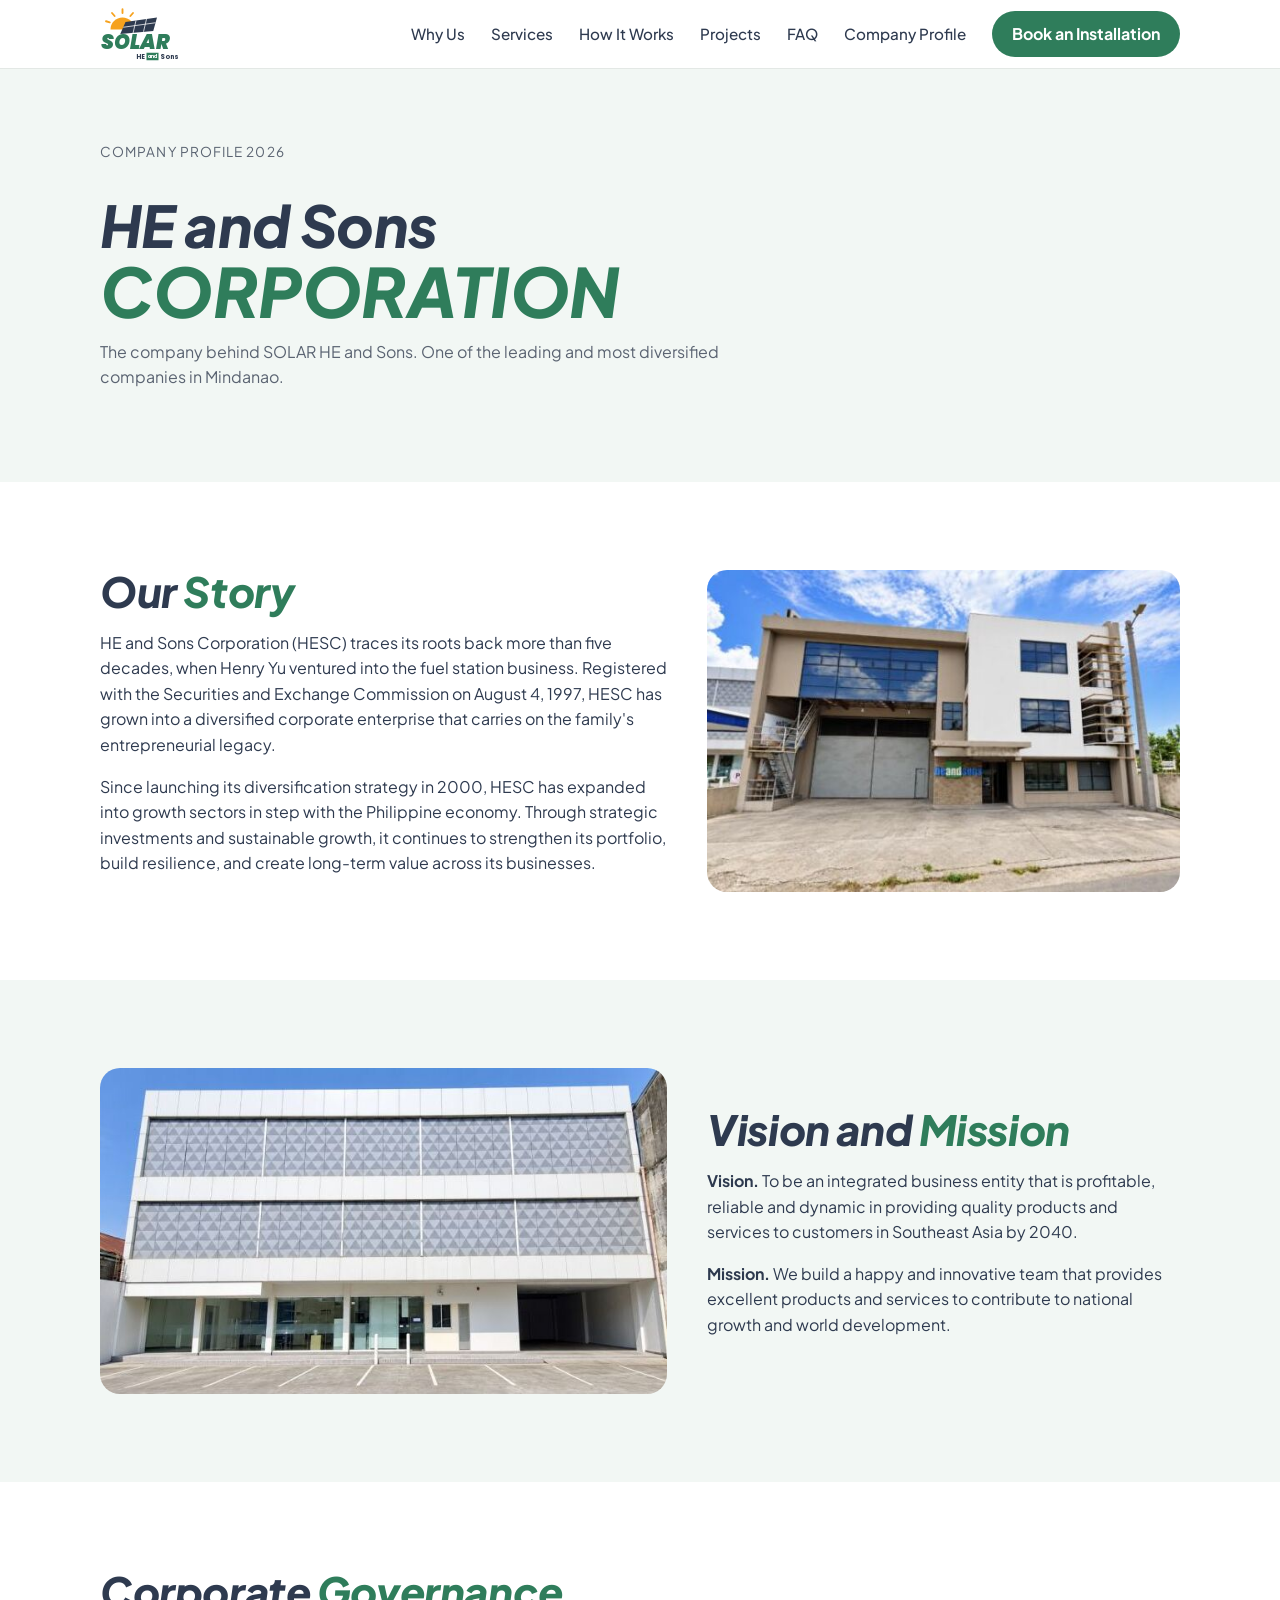
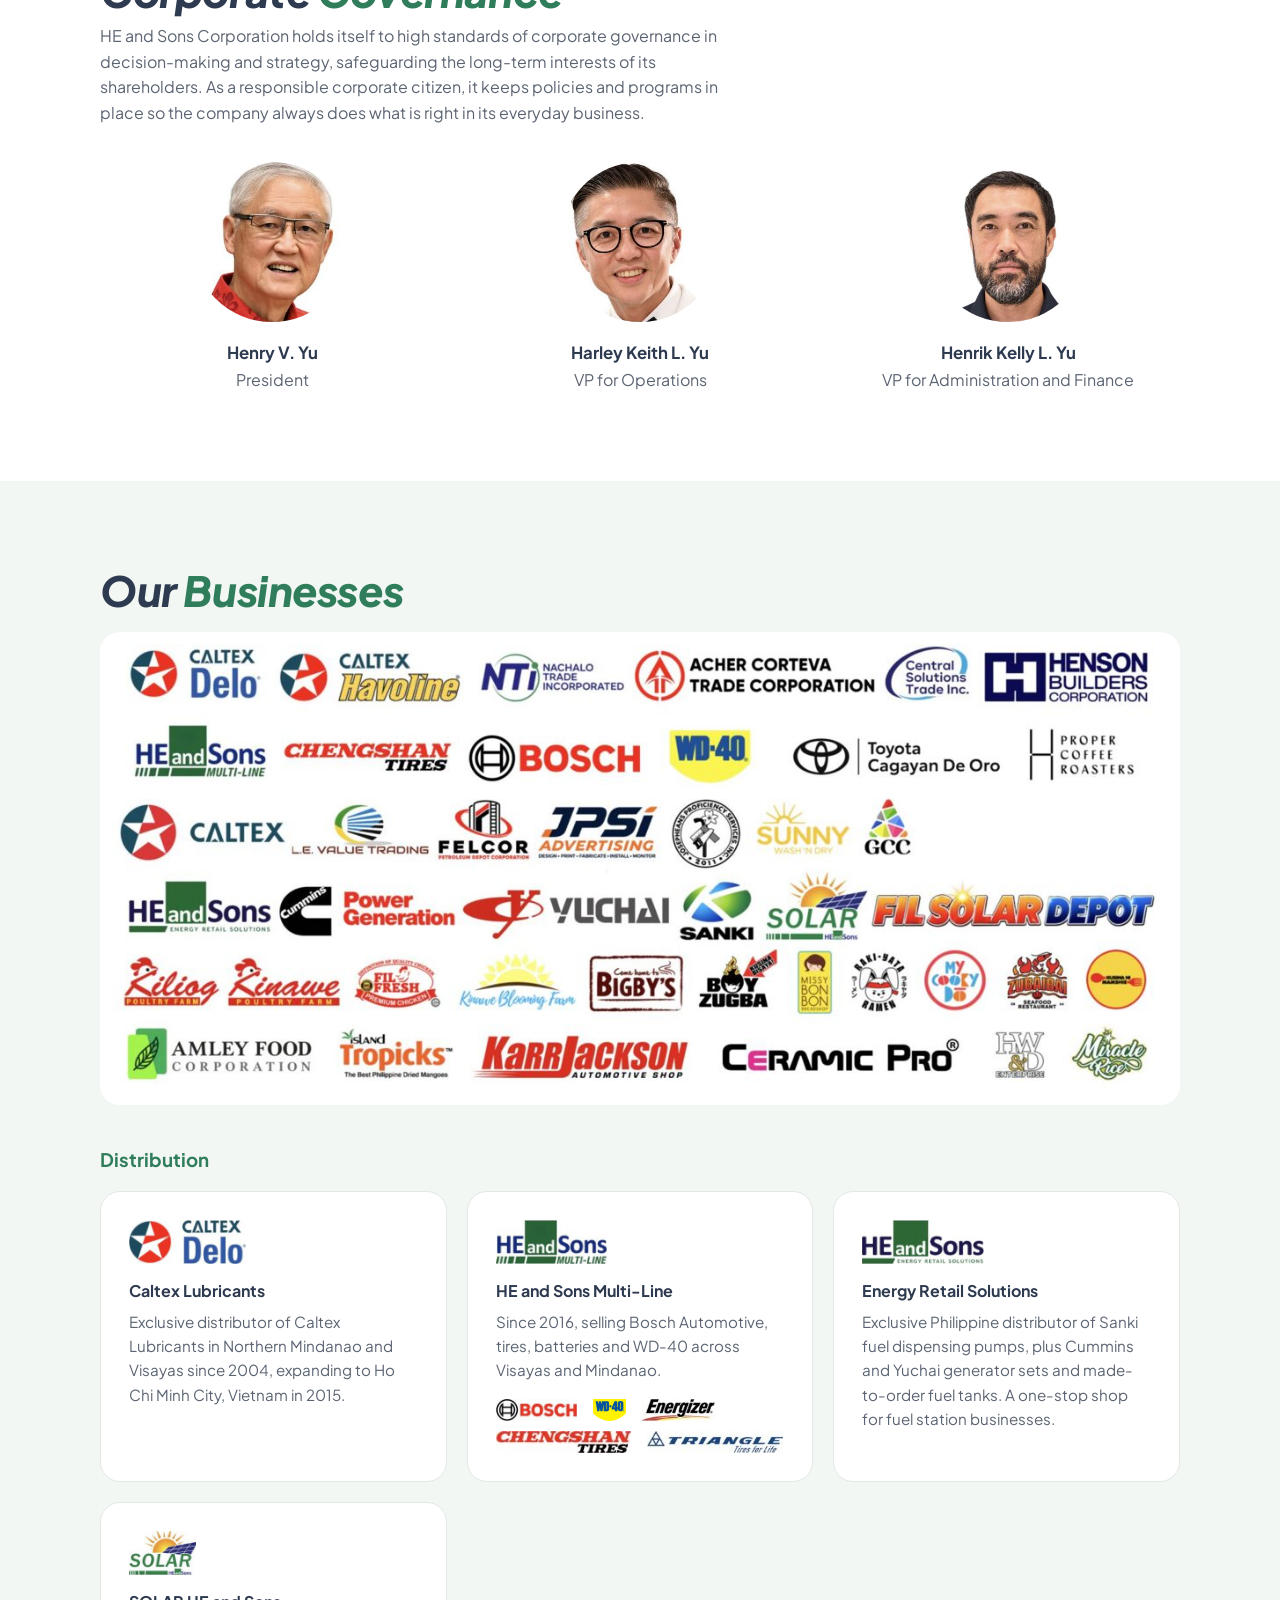
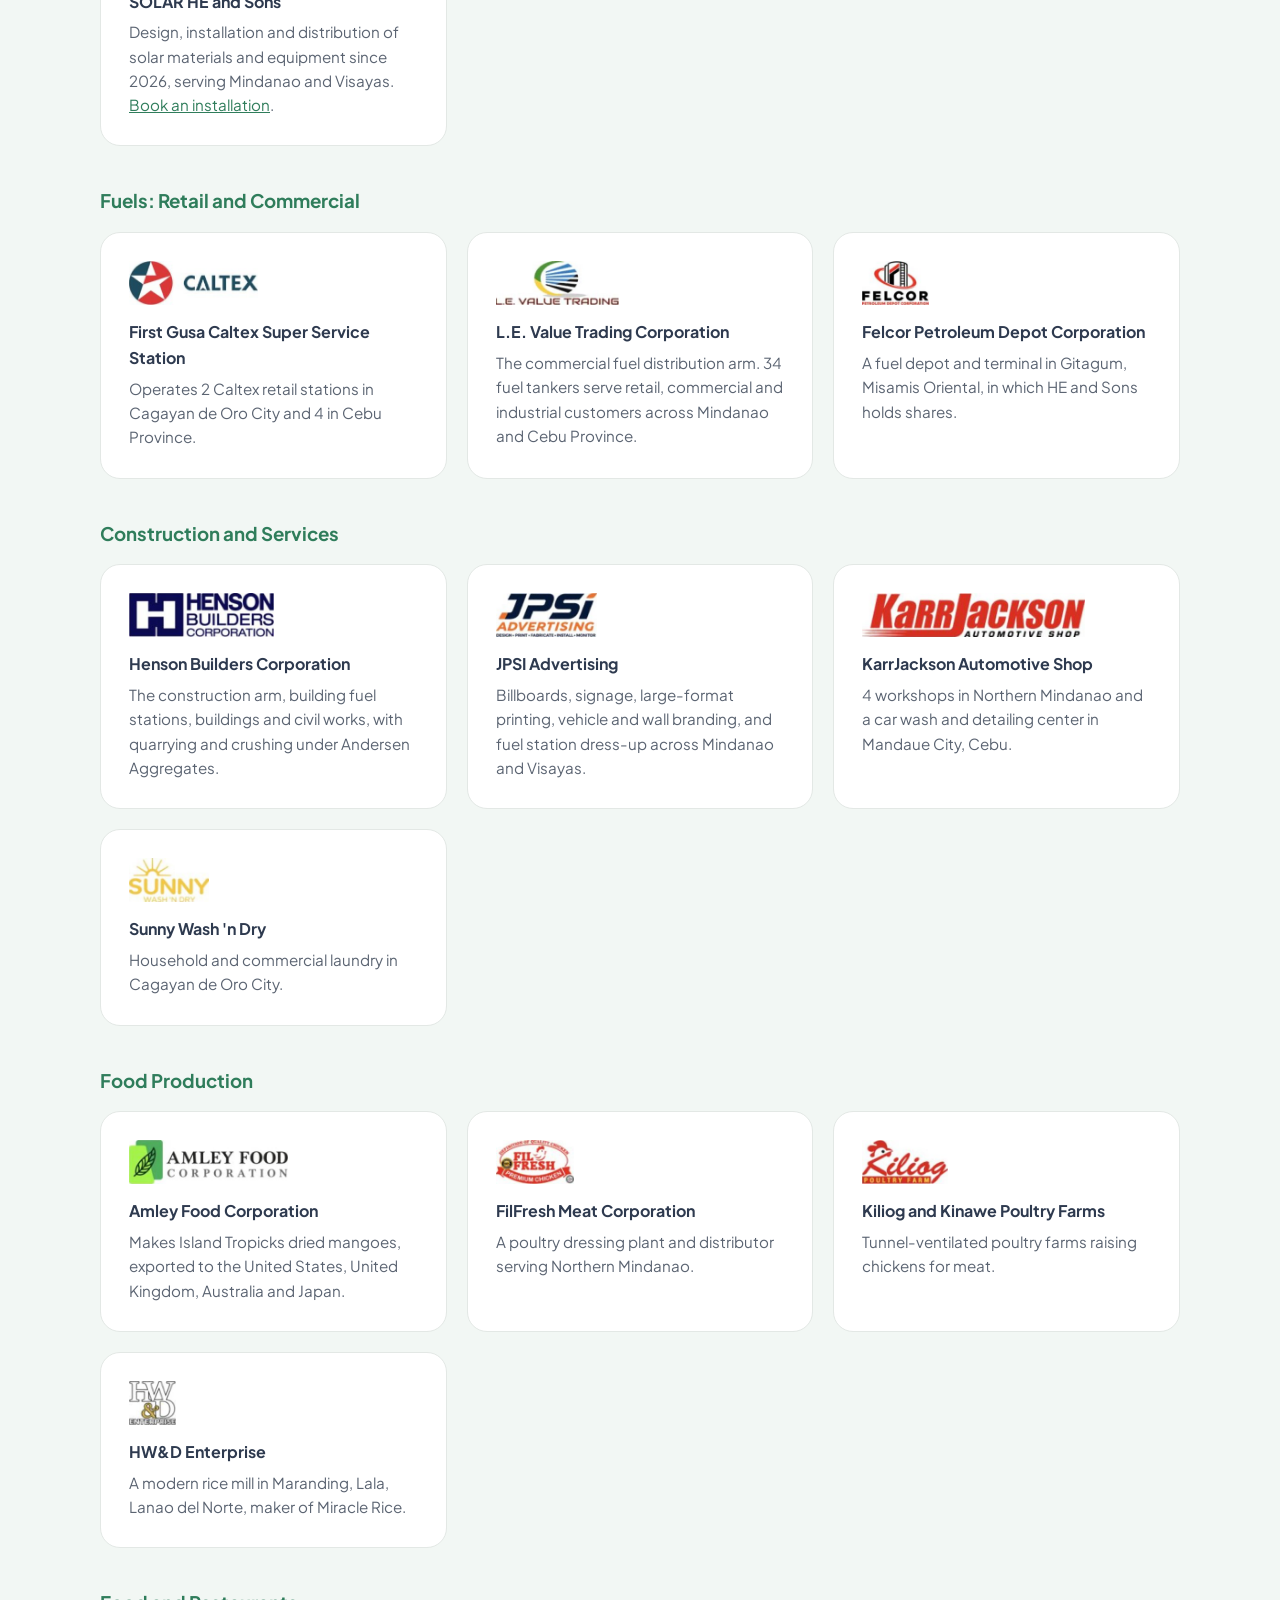
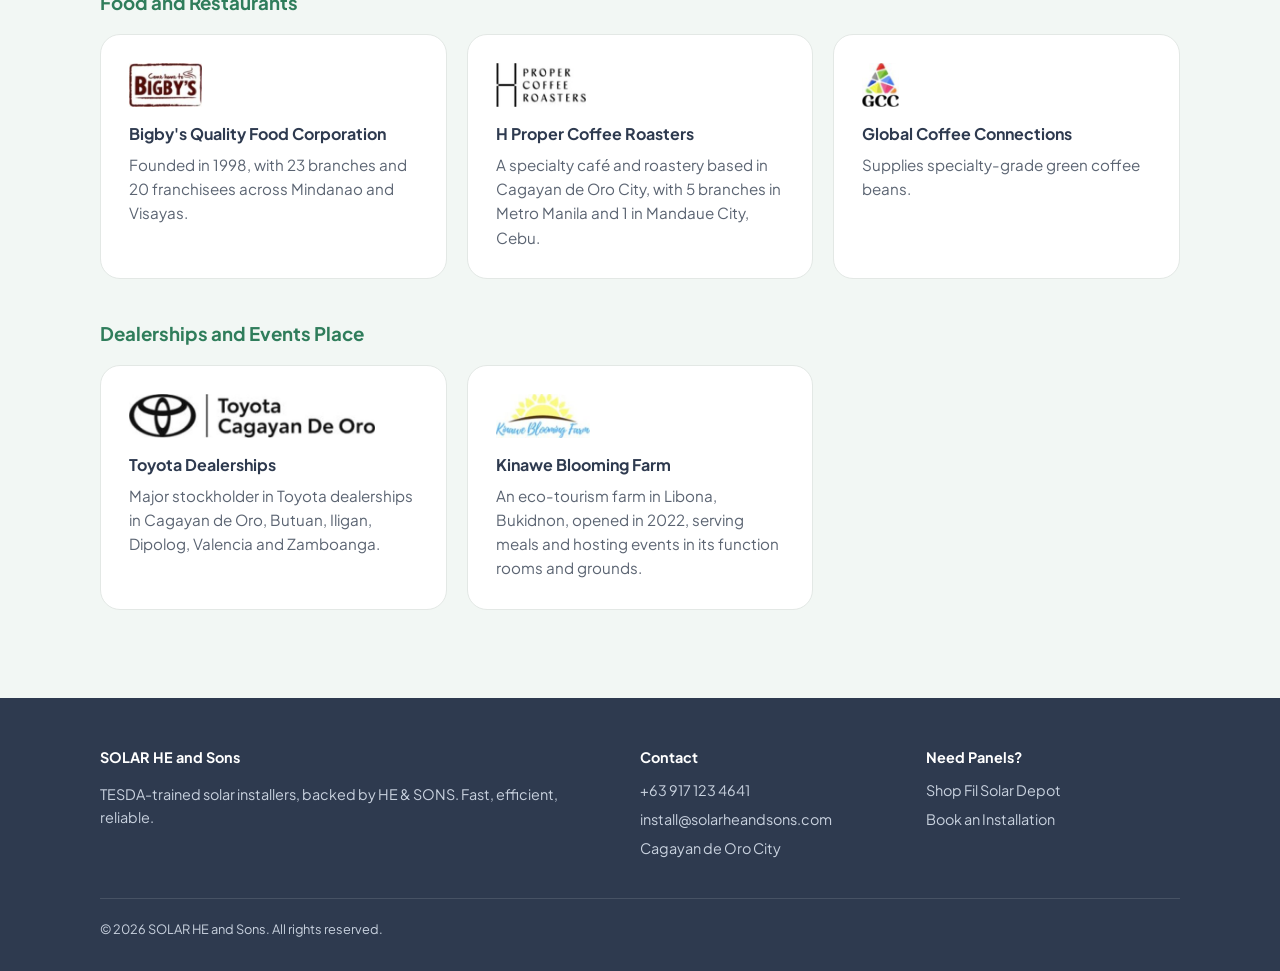
==== company-profile.html @ 079e5a65 "Point Fil Solar Depot links to alfiesuperhalk.github.io" ====
<!DOCTYPE html>
<html lang="en">
<head>
<meta charset="utf-8">
<meta name="viewport" content="width=device-width, initial-scale=1">
<title>Company Profile | SOLAR HE and Sons</title>
<meta name="description" content="HE and Sons Corporation, the Mindanao company behind SOLAR HE and Sons: over five decades in fuel, distribution, construction, food, dealerships, and now solar.">
<meta name="theme-color" content="#2F7D5B">
<link rel="canonical" href="https://alfiesuperhalk.github.io/solarpowerinstall/company-profile.html">
<link rel="icon" href="images/favicon.svg" type="image/svg+xml">
<link rel="apple-touch-icon" href="images/apple-touch-icon.png">
<!-- Website by totoantonio.cloud -->
<link rel="preconnect" href="https://fonts.googleapis.com">
<link rel="preconnect" href="https://fonts.gstatic.com" crossorigin>
<link href="https://fonts.googleapis.com/css2?family=Plus+Jakarta+Sans:ital,wght@0,400;0,500;0,600;0,700;0,800;1,800&family=Poppins:ital,wght@0,700;1,900&display=swap" rel="stylesheet">
<link rel="stylesheet" href="styles.css">
</head>
<body>

<header>
  <div class="wrap">
    <a href="index.html" aria-label="SOLAR HE and Sons home">
      <svg class="logo" viewBox="0 0 112 72" role="img" aria-label="SOLAR HE and Sons logo">
        <g stroke="#F6A21E" stroke-width="2.5" stroke-linecap="round"><path d="M30 3v5M16 8l3.5 4M44 8l-3.5 4M8 19l5 1.5"/></g>
        <path d="M14 30a16 16 0 0 1 32 0z" fill="#F6A21E"/>
        <path d="M34 20l42-6-5 18-44 4z" fill="#2E3A4F"/>
        <path d="M48 18l-4 17M62 16l-4 17M31 27l43-6" stroke="#fff" stroke-width="1"/>
        <text x="1" y="56" font-family="Poppins" font-style="italic" font-weight="900" font-size="27" fill="#2F7D5B">SOLAR</text>
        <text x="48" y="69" font-family="Poppins" font-weight="700" font-size="8.5" fill="#2E3A4F">HE</text>
        <rect x="62" y="61" width="16" height="10" fill="#2F7D5B"/><text x="70" y="68.6" text-anchor="middle" font-family="Poppins" font-weight="700" font-size="7" fill="#fff">and</text>
        <text x="80" y="69" font-family="Poppins" font-weight="700" font-size="8.5" fill="#2E3A4F">Sons</text>
      </svg>
    </a>
    <nav>
      <div id="menu">
        <a href="index.html#why">Why Us</a>
        <a href="index.html#services">Services</a>
        <a href="index.html#how">How It Works</a>
        <a href="index.html#projects">Projects</a>
        <a href="index.html#faq">FAQ</a>
        <a href="company-profile.html" aria-current="page">Company Profile</a>
      </div>
      <a class="btn" href="index.html#book">Book an Installation</a>
      <button class="burger" id="burger" type="button" aria-label="Menu" aria-controls="menu" aria-expanded="false"><svg viewBox="0 0 24 24" width="26" height="26" fill="none" stroke="currentColor" stroke-width="2" stroke-linecap="round" aria-hidden="true"><path d="M4 6h16M4 12h16M4 18h16"/></svg></button>
    </nav>
  </div>
</header>

<main>
<section class="intro">
  <div class="wrap">
    <p class="eyebrow" style="text-align:left">Company Profile 2026</p>
    <h1>HE and Sons <em>Corporation</em></h1>
    <p class="lead">The company behind SOLAR HE and Sons. One of the leading and most diversified companies in Mindanao.</p>
  </div>
</section>

<section>
  <div class="wrap split">
    <div>
      <h2>Our <em>Story</em></h2>
      <p>HE and Sons Corporation (HESC) traces its roots back more than five decades, when Henry Yu ventured into the fuel station business. Registered with the Securities and Exchange Commission on August 4, 1997, HESC has grown into a diversified corporate enterprise that carries on the family's entrepreneurial legacy.</p>
      <p>Since launching its diversification strategy in 2000, HESC has expanded into growth sectors in step with the Philippine economy. Through strategic investments and sustainable growth, it continues to strengthen its portfolio, build resilience, and create long-term value across its businesses.</p>
    </div>
    <img src="images/hesc-office.jpg" alt="HE and Sons Corporation office building" width="516" height="352">
  </div>
</section>

<section style="background:var(--tint)">
  <div class="wrap split">
    <img src="images/hesc-building.jpg" alt="HE and Sons Corporation three-storey commercial building" width="680" height="390" loading="lazy">
    <div>
      <h2>Vision and <em>Mission</em></h2>
      <p><strong>Vision.</strong> To be an integrated business entity that is profitable, reliable and dynamic in providing quality products and services to customers in Southeast Asia by 2040.</p>
      <p><strong>Mission.</strong> We build a happy and innovative team that provides excellent products and services to contribute to national growth and world development.</p>
    </div>
  </div>
</section>

<section>
  <div class="wrap">
    <h2>Corporate <em>Governance</em></h2>
    <p class="lead">HE and Sons Corporation holds itself to high standards of corporate governance in decision-making and strategy, safeguarding the long-term interests of its shareholders. As a responsible corporate citizen, it keeps policies and programs in place so the company always does what is right in its everyday business.</p>
    <div class="people">
      <div><img src="images/henry-yu.jpg" alt="Henry V. Yu" width="160" height="160" loading="lazy"><h3>Henry V. Yu</h3><p>President</p></div>
      <div><img src="images/harley-yu.jpg" alt="Harley Keith L. Yu" width="160" height="160" loading="lazy"><h3>Harley Keith L. Yu</h3><p>VP for Operations</p></div>
      <div><img src="images/henrik-yu.jpg" alt="Henrik Kelly L. Yu" width="160" height="160" loading="lazy"><h3>Henrik Kelly L. Yu</h3><p>VP for Administration and Finance</p></div>
    </div>
  </div>
</section>

<section class="biz" style="background:var(--tint)">
  <div class="wrap">
    <h2>Our <em>Businesses</em></h2>
    <img class="wide" src="images/brands.jpg" alt="Logos of HE and Sons Corporation brands and partners, including Caltex, Toyota Cagayan de Oro, Bosch, Henson Builders, Fil Solar Depot, SOLAR HE and Sons, Bigby's and Island Tropicks" width="1200" height="510" loading="lazy" style="background:#fff;padding:12px;margin-top:20px">

    <h3>Distribution</h3>
    <div class="grid">
      <div class="card"><img src="images/logos/caltex-delo.jpg" alt="" height="44" loading="lazy"><h4>Caltex Lubricants</h4><p>Exclusive distributor of Caltex Lubricants in Northern Mindanao and Visayas since 2004, expanding to Ho Chi Minh City, Vietnam in 2015.</p></div>
      <div class="card"><img src="images/logos/multiline.jpg" alt="" height="44" loading="lazy"><h4>HE and Sons Multi-Line</h4><p>Since 2016, selling Bosch Automotive, tires, batteries and WD-40 across Visayas and Mindanao.</p><div class="brandrow"><img src="images/logos/bosch.jpg" alt="Bosch" height="22" loading="lazy"><img src="images/logos/wd40.svg" alt="WD-40" height="22" loading="lazy"><img src="images/logos/energizer.jpg" alt="Energizer" height="22" loading="lazy"></div><div class="brandrow"><img src="images/logos/chengshan.jpg" alt="Chengshan Tires" height="22" loading="lazy"><img src="images/logos/triangle.jpg" alt="Triangle Tires" height="22" loading="lazy"></div></div>
      <div class="card"><img src="images/logos/ers.jpg" alt="" height="44" loading="lazy"><h4>Energy Retail Solutions</h4><p>Exclusive Philippine distributor of Sanki fuel dispensing pumps, plus Cummins and Yuchai generator sets and made-to-order fuel tanks. A one-stop shop for fuel station businesses.</p></div>
      <div class="card"><img src="images/logos/solar.jpg" alt="" height="44" loading="lazy"><h4>SOLAR HE and Sons</h4><p>Design, installation and distribution of solar materials and equipment since 2026, serving Mindanao and Visayas. <a href="index.html#book">Book an installation</a>.</p></div>
    </div>

    <h3>Fuels: Retail and Commercial</h3>
    <div class="grid">
      <div class="card"><img src="images/logos/caltex.jpg" alt="" height="44" loading="lazy"><h4>First Gusa Caltex Super Service Station</h4><p>Operates 2 Caltex retail stations in Cagayan de Oro City and 4 in Cebu Province.</p></div>
      <div class="card"><img src="images/logos/le-value.jpg" alt="" height="44" loading="lazy"><h4>L.E. Value Trading Corporation</h4><p>The commercial fuel distribution arm. 34 fuel tankers serve retail, commercial and industrial customers across Mindanao and Cebu Province.</p></div>
      <div class="card"><img src="images/logos/felcor.jpg" alt="" height="44" loading="lazy"><h4>Felcor Petroleum Depot Corporation</h4><p>A fuel depot and terminal in Gitagum, Misamis Oriental, in which HE and Sons holds shares.</p></div>
    </div>

    <h3>Construction and Services</h3>
    <div class="grid">
      <div class="card"><img src="images/logos/henson.jpg" alt="" height="44" loading="lazy"><h4>Henson Builders Corporation</h4><p>The construction arm, building fuel stations, buildings and civil works, with quarrying and crushing under Andersen Aggregates.</p></div>
      <div class="card"><img src="images/logos/jpsi.jpg" alt="" height="44" loading="lazy"><h4>JPSI Advertising</h4><p>Billboards, signage, large-format printing, vehicle and wall branding, and fuel station dress-up across Mindanao and Visayas.</p></div>
      <div class="card"><img src="images/logos/karrjackson.jpg" alt="" height="44" loading="lazy"><h4>KarrJackson Automotive Shop</h4><p>4 workshops in Northern Mindanao and a car wash and detailing center in Mandaue City, Cebu.</p></div>
      <div class="card"><img src="images/logos/sunny.jpg" alt="" height="44" loading="lazy"><h4>Sunny Wash 'n Dry</h4><p>Household and commercial laundry in Cagayan de Oro City.</p></div>
    </div>

    <h3>Food Production</h3>
    <div class="grid">
      <div class="card"><img src="images/logos/amley.jpg" alt="" height="44" loading="lazy"><h4>Amley Food Corporation</h4><p>Makes Island Tropicks dried mangoes, exported to the United States, United Kingdom, Australia and Japan.</p></div>
      <div class="card"><img src="images/logos/filfresh.jpg" alt="" height="44" loading="lazy"><h4>FilFresh Meat Corporation</h4><p>A poultry dressing plant and distributor serving Northern Mindanao.</p></div>
      <div class="card"><img src="images/logos/kiliog.jpg" alt="" height="44" loading="lazy"><h4>Kiliog and Kinawe Poultry Farms</h4><p>Tunnel-ventilated poultry farms raising chickens for meat.</p></div>
      <div class="card"><img src="images/logos/hwd.jpg" alt="" height="44" loading="lazy"><h4>HW&amp;D Enterprise</h4><p>A modern rice mill in Maranding, Lala, Lanao del Norte, maker of Miracle Rice.</p></div>
    </div>

    <h3>Food and Restaurants</h3>
    <div class="grid">
      <div class="card"><img src="images/logos/bigbys.jpg" alt="" height="44" loading="lazy"><h4>Bigby's Quality Food Corporation</h4><p>Founded in 1998, with 23 branches and 20 franchisees across Mindanao and Visayas.</p></div>
      <div class="card"><img src="images/logos/hproper.jpg" alt="" height="44" loading="lazy"><h4>H Proper Coffee Roasters</h4><p>A specialty café and roastery based in Cagayan de Oro City, with 5 branches in Metro Manila and 1 in Mandaue City, Cebu.</p></div>
      <div class="card"><img src="images/logos/gcc.jpg" alt="" height="44" loading="lazy"><h4>Global Coffee Connections</h4><p>Supplies specialty-grade green coffee beans.</p></div>
    </div>

    <h3>Dealerships and Events Place</h3>
    <div class="grid">
      <div class="card"><img src="images/logos/toyota.jpg" alt="" height="44" loading="lazy"><h4>Toyota Dealerships</h4><p>Major stockholder in Toyota dealerships in Cagayan de Oro, Butuan, Iligan, Dipolog, Valencia and Zamboanga.</p></div>
      <div class="card"><img src="images/logos/kinawe-farm.jpg" alt="" height="44" loading="lazy"><h4>Kinawe Blooming Farm</h4><p>An eco-tourism farm in Libona, Bukidnon, opened in 2022, serving meals and hosting events in its function rooms and grounds.</p></div>
    </div>
  </div>
</section>
</main>

<footer>
  <div class="wrap">
    <div>
      <h4>SOLAR HE and Sons</h4>
      <p>TESDA-trained solar installers, backed by HE &amp; SONS. Fast, efficient, reliable.</p>
    </div>
    <div>
      <h4>Contact</h4>
      <a href="tel:+639171234641">+63 917 123 4641</a>
      <a href="mailto:install@solarheandsons.com">install@solarheandsons.com</a>
      <a href="index.html#book">Cagayan de Oro City</a>
    </div>
    <div>
      <h4>Need Panels?</h4>
      <a href="https://alfiesuperhalk.github.io/FilSolarDepot/">Shop Fil Solar Depot</a>
      <a href="index.html#book">Book an Installation</a>
    </div>
    <div class="copy">© 2026 SOLAR HE and Sons. All rights reserved.</div>
  </div>
</footer>

<div class="mbar">
  <a class="btn alt" href="tel:+639171234641">Call Us</a>
  <a class="btn" href="index.html#book">Book Now</a>
</div>

<script>
  // hamburger: tapping it toggles the menu, any other tap closes it
  const menu = document.getElementById('menu'), burger = document.getElementById('burger');
  document.addEventListener('click', e => {
    const open = burger.contains(e.target) && !menu.classList.contains('open');
    menu.classList.toggle('open', open);
    burger.setAttribute('aria-expanded', open);
  });
</script>
</body>
</html>
---- styles.css ----
:root {
  --green: #2F7D5B; --green-d: #22604A; --navy: #2E3A4F; --sun: #F6A21E; --yellow: #F5D33B;
  --gray: #5B6472; --line: #E3E8E5; --tint: #F2F7F4;
}
* { box-sizing: border-box; }
html { scroll-behavior: smooth; scroll-padding-top: 69px; -webkit-text-size-adjust: 100%; text-size-adjust: 100%; }
body { margin: 0; font-family: "Plus Jakarta Sans", system-ui, sans-serif; color: var(--navy); background: #fff; line-height: 1.6; }
img, svg { max-width: 100%; }
a { color: var(--green); }
.wrap { max-width: 1120px; margin: 0 auto; padding: 0 20px; }
.ph { background: #FFF3C4; color: #7A5B00; padding: 0 4px; border-radius: 4px; }
h1, h2, .display { font-style: italic; font-weight: 900; letter-spacing: -.01em; line-height: 1.05; }
h2 { font-size: clamp(1.8rem, 4vw, 2.6rem); margin: 0 0 10px; }
h2 em, h1 em { color: var(--green); font-style: italic; }
.lead { color: var(--gray); max-width: 620px; margin: 0 0 36px; }
section { padding: 88px 0; }
.btn { display: inline-flex; align-items: center; gap: 8px; padding: 14px 26px; border-radius: 999px; font-weight: 700; text-decoration: none; background: var(--green); color: #fff; border: 0; font: inherit; font-weight: 700; cursor: pointer; transition: background .2s, transform .2s; }
.btn:hover { background: var(--green-d); transform: translateY(-1px); }
.btn.alt { background: var(--yellow); color: var(--navy); }
.btn.alt:hover { background: #EBC625; }

/* header */
header { position: sticky; top: 0; z-index: 10; background: rgba(255,255,255,.92); -webkit-backdrop-filter: blur(12px); backdrop-filter: blur(12px); border-bottom: 1px solid var(--line); }
header .wrap { display: flex; align-items: center; justify-content: space-between; height: 68px; gap: 16px; }
.logo { height: 54px; width: auto; display: block; }
nav { display: flex; align-items: center; gap: 26px; }
nav a { color: var(--navy); text-decoration: none; font-weight: 500; font-size: .95rem; }
nav a:hover { color: var(--green); }
nav .btn { padding: 10px 20px; color: #fff; }
#menu { display: flex; align-items: center; gap: 26px; }
.burger { display: none; place-items: center; width: 44px; height: 44px; padding: 0; border: 0; background: none; color: var(--navy); cursor: pointer; }

/* hero */
.hero { position: relative; padding: 0; min-height: calc(100vh - 68px); min-height: calc(100svh - 68px); display: flex; align-items: center; background: linear-gradient(180deg, #CFE3F5 0%, #EAF2F8 45%, #FCE3B6 85%, #F8C77A 100%); overflow: hidden; }
.hero .wrap { position: relative; width: 100%; }
.hero-copy { position: relative; z-index: 1; max-width: min(560px, 46vw); padding: 64px 0; animation: up 1s cubic-bezier(.16,1,.3,1) both; }
.pill { display: inline-block; background: #fff; color: var(--green); font-weight: 600; font-size: .85rem; padding: 6px 14px; border-radius: 999px; margin-bottom: 18px; box-shadow: 0 2px 10px rgba(46,58,79,.08); }
h1 { font-size: clamp(2.6rem, 6.4vw, 4.6rem); margin: 0 0 18px; }
h1 em { display: block; font-size: 1.18em; text-transform: uppercase; }
.hero p { font-size: 1.1rem; color: #3D4A5E; max-width: 520px; margin: 0 0 28px; }
.ctas { display: flex; flex-wrap: wrap; gap: 12px; }
.call { display: inline-flex; align-items: center; gap: 12px; background: #fff; border-radius: 999px; padding: 8px 22px 8px 8px; text-decoration: none; color: var(--navy); font-weight: 800; font-style: italic; font-size: 1.25rem; box-shadow: 0 6px 20px rgba(46,58,79,.12); }
.call i { width: 40px; height: 40px; border-radius: 50%; background: var(--green); display: grid; place-items: center; }
.hero-art { position: absolute; top: 0; right: 0; bottom: 0; width: 56%; -webkit-mask-image: linear-gradient(90deg, transparent, #000 38%); mask-image: linear-gradient(90deg, transparent, #000 38%); }
.hero-art img { display: block; width: 100%; height: 100%; object-fit: cover; object-position: 55% 30%; animation: zoom 8s ease-out both; }
.accept { position: absolute; z-index: 1; right: 20px; bottom: 72px; display: grid; grid-template-columns: repeat(4, auto); gap: 10px; }
.accept span { grid-column: 1 / -1; font-size: .8rem; font-weight: 400; text-transform: uppercase; letter-spacing: .1em; color: #fff; text-shadow: 0 1px 4px rgba(0,0,0,.5); }
.accept img { height: 40px; width: auto; border-radius: 6px; box-shadow: 0 2px 8px rgba(0,0,0,.15); }
@keyframes zoom { from { transform: scale(1.08); } }
@keyframes up { from { transform: translateY(40px); opacity: 0; } }

/* trust strip */
.trust { background: var(--navy); color: #fff; padding: 22px 0; }
.trust .wrap { display: grid; grid-template-columns: repeat(4, 1fr); gap: 16px; }
.trust div { font-weight: 600; font-size: .9rem; line-height: 1.3; text-align: center; }
.trust b { display: block; color: var(--yellow); font-style: italic; font-size: 1.4rem; font-weight: 900; }

/* cards */
.grid { display: grid; grid-template-columns: repeat(3, 1fr); gap: 20px; }
.grid.g4 { grid-template-columns: repeat(4, 1fr); }
.card { background: #fff; border: 1px solid var(--line); border-radius: 20px; padding: 28px; transition: transform .3s, box-shadow .3s; }
.card:hover { transform: translateY(-4px); box-shadow: 0 14px 36px rgba(47,125,91,.14); border-color: transparent; }
.ico { transition: transform .4s cubic-bezier(.16,1,.3,1), background .4s; }
.card:hover .ico { transform: scale(1.08) rotate(-4deg); background: #E2F0E8; }
.js .rv { opacity: 0; transform: translateY(32px) scale(.98); transition: opacity .9s cubic-bezier(.16,1,.3,1), transform .9s cubic-bezier(.16,1,.3,1), box-shadow .3s, border-color .3s; transition-delay: calc(var(--d, 0) * 80ms); }
.js .rv.in { opacity: 1; transform: none; }
.js .rv.in:hover { transform: translateY(-4px); transition-delay: 0s; transition-duration: .3s; }
.card h3 { margin: 14px 0 6px; font-size: 1.1rem; }
.card p { margin: 0; color: var(--gray); font-size: .95rem; }
.ico { width: 52px; height: 52px; border-radius: 14px; background: var(--tint); display: grid; place-items: center; }
.ico svg { width: 28px; height: 28px; stroke: var(--green); fill: none; stroke-width: 2; stroke-linecap: round; stroke-linejoin: round; }

#why { background: var(--tint); }
.backed { display: grid; grid-template-columns: 1fr 1fr; gap: 48px; align-items: center; }
.backed ul { list-style: none; padding: 0; margin: 24px 0 0; display: grid; gap: 14px; }
.backed li { display: flex; gap: 12px; }
.backed li::before { content: ""; flex: none; width: 22px; height: 22px; margin-top: 2px; border-radius: 50%; background: var(--green) url("data:image/svg+xml,%3Csvg xmlns='http://www.w3.org/2000/svg' viewBox='0 0 24 24'%3E%3Cpath d='M6 12l4 4 8-8' fill='none' stroke='%23fff' stroke-width='3' stroke-linecap='round' stroke-linejoin='round'/%3E%3C/svg%3E") center/14px no-repeat; }
.badge-card { background: var(--navy); color: #fff; border-radius: 24px; padding: 36px; position: relative; overflow: hidden; }
.badge-card .display { font-size: clamp(3rem, 8vw, 5rem); color: var(--yellow); }
.badge-card p { color: #C9D2DF; margin: 8px 0 0; }
.badge-card::after { content: ""; position: absolute; right: -60px; top: -60px; width: 200px; height: 200px; border-radius: 50%; background: radial-gradient(circle, rgba(246,162,30,.45), transparent 70%); }

/* steps */
.steps { counter-reset: s; }
.steps .card { position: relative; }
.steps .card::before { counter-increment: s; content: counter(s); display: grid; place-items: center; width: 44px; height: 44px; border-radius: 50%; background: var(--yellow); font-weight: 900; font-style: italic; font-size: 1.2rem; }

/* booking */
#book { background: linear-gradient(135deg, var(--green) 0%, var(--green-d) 100%); color: #fff; }
#book .wrap { display: grid; grid-template-columns: 1fr 1.2fr; gap: 48px; align-items: start; }
#book h2 em { color: var(--yellow); }
#book .lead { color: #D6EBE0; }
form { background: #fff; color: var(--navy); border-radius: 24px; padding: 32px; display: grid; grid-template-columns: 1fr 1fr; gap: 16px; }
label { display: grid; gap: 6px; font-size: .85rem; font-weight: 600; }
label.full, form .btn, form .note { grid-column: 1 / -1; }
input, select, textarea { font: inherit; font-weight: 400; font-size: 1rem; padding: 14px 16px; border: 1px solid #CBD3CF; border-radius: 12px; background: #fff; color: var(--navy); width: 100%; }
input:focus, select:focus, textarea:focus { outline: 2px solid var(--green); border-color: transparent; }
form .btn { justify-content: center; }
form .note { margin: 0; font-size: .8rem; color: var(--gray); text-align: center; }
.contact-list { display: grid; gap: 14px; margin-top: 28px; }
.contact-list a, .contact-list span { color: #fff; text-decoration: none; font-weight: 500; }
.contact-list small { display: block; color: #A9D2BE; font-size: .8rem; }

/* faq */
details { border-bottom: 1px solid var(--line); padding: 18px 0; }
summary { cursor: pointer; font-weight: 600; font-size: 1.05rem; list-style: none; display: flex; justify-content: space-between; gap: 16px; }
summary::-webkit-details-marker { display: none; }
summary::after { content: "+"; color: var(--green); font-size: 1.4rem; line-height: 1; }
details[open] summary::after { content: "–"; }
details p { color: var(--gray); margin: 10px 0 0; }

.gallery { columns: 3 260px; column-gap: 14px; }
.gallery img { display: block; width: 100%; height: auto; margin-bottom: 14px; border-radius: 14px; break-inside: avoid; }
.gallery figure { margin: 0 0 14px; break-inside: avoid; }
.gallery figure img { margin-bottom: 6px; }
.gallery figcaption { color: var(--gray); font-size: .85rem; white-space: nowrap; }
#clients { padding: 56px 0 72px; border-top: 1px solid var(--line); }
.eyebrow { text-align: center; color: var(--gray); font-size: .85rem; font-weight: 400; letter-spacing: .08em; text-transform: uppercase; margin: 0 0 32px; }
.marquee { overflow: hidden; -webkit-mask-image: linear-gradient(90deg, transparent, #000 12%, #000 88%, transparent); mask-image: linear-gradient(90deg, transparent, #000 12%, #000 88%, transparent); }
.logos { display: flex; width: max-content; animation: roll 45s linear infinite; }
.lg { margin-right: 56px; white-space: nowrap; }
@keyframes roll { from { transform: translateX(-50%); } to { transform: none; } }
.lg { display: flex; align-items: center; justify-content: center; gap: 10px; color: #8A929B; font-weight: 400; font-size: .9rem; line-height: 1.15; filter: grayscale(1); opacity: .75; pointer-events: none; user-select: none; }
.lg svg { width: 30px; height: 30px; flex: none; fill: none; stroke: currentColor; stroke-width: 1.8; stroke-linecap: round; stroke-linejoin: round; }
.lg img { flex: none; }
footer { background: var(--navy); color: #C9D2DF; padding: 48px 0 32px; font-size: .9rem; }
footer .wrap { display: grid; grid-template-columns: 2fr 1fr 1fr; gap: 32px; }
footer h4 { color: #fff; margin: 0 0 10px; }
footer a { color: #C9D2DF; text-decoration: none; display: block; margin-bottom: 6px; }
footer a:hover { color: var(--yellow); }
.copy { grid-column: 1 / -1; border-top: 1px solid rgba(255,255,255,.12); padding-top: 20px; font-size: .8rem; }

.mbar { display: none; }

@media (max-width: 1100px) {
  .burger { display: grid; }
  #menu { display: none; position: absolute; top: 100%; left: 0; right: 0; flex-direction: column; gap: 0; padding: 8px 20px; background: #fff; border-bottom: 1px solid var(--line); box-shadow: 0 8px 20px rgba(0,0,0,.08); }
  #menu.open { display: flex; }
  #menu a { padding: 12px 0; }
}
@media (max-width: 900px) {
  .hero .wrap, .backed, #book .wrap { grid-template-columns: 1fr; }
  .hero { display: block; min-height: 0; }
  .hero .wrap { position: static; }
  .hero-copy { max-width: none; padding: 48px 0 0; }
  .hero-art { position: relative; width: auto; height: 380px; margin: 8px 0 0; -webkit-mask-image: linear-gradient(180deg, transparent, #000 30%); mask-image: linear-gradient(180deg, transparent, #000 30%); }
  .trust .wrap { grid-template-columns: 1fr 1fr; }
  footer .wrap { grid-template-columns: 1fr; }
}
@media (max-width: 1024px) { .grid.g4 { grid-template-columns: repeat(2, 1fr); } }
@media (max-width: 700px) { .lg { margin-right: 40px; font-size: .85rem; } .grid { grid-template-columns: repeat(2, 1fr); gap: 14px; } }
@media (max-width: 560px) {
  .grid, .grid.g4 { grid-template-columns: 1fr; gap: 12px; }
  .hero-copy { text-align: right; }
  .accept { right: 16px; bottom: 40px; }
  .ctas > * { flex: 1 1 100%; justify-content: center; min-height: 56px; }
  .call { padding: 8px; font-size: 1.15rem; }
  .call i { width: 36px; height: 36px; }
  .card { padding: 20px; }
  .ico { float: left; width: 44px; height: 44px; margin-right: 14px; }
  .card h3 { margin: 10px 0 12px; }
  .card p { clear: both; }
  .steps .card::before { float: left; margin-right: 14px; }
  .steps .card h3 { margin-top: 10px; }
  section { padding: 64px 0; }
  .wrap { padding: 0 16px; }
  form { grid-template-columns: 1fr; padding: 22px; }
  nav .btn { display: none; }
  .logo { height: 42px; }
  .mbar { display: grid; grid-template-columns: 1fr 1fr; gap: 10px; position: fixed; bottom: 0; left: 0; right: 0; z-index: 20; padding: 10px 16px calc(10px + env(safe-area-inset-bottom)); background: #fff; border-top: 1px solid var(--line); }
  .mbar .btn { justify-content: center; padding: 13px; }
  body { padding-bottom: 76px; }
}
@media (prefers-reduced-motion: reduce) { * { animation: none !important; transition: none !important; } }

/* company profile page */
.intro { background: var(--tint); padding: 72px 0 56px; }
.intro h1 { font-size: clamp(2.2rem, 6vw, 3.6rem); margin: 0 0 12px; }
.split { display: grid; grid-template-columns: 1.2fr 1fr; gap: 40px; align-items: center; }
.split img, .wide { display: block; width: 100%; height: auto; border-radius: 20px; }
.people { display: grid; grid-template-columns: repeat(3, 1fr); gap: 24px; text-align: center; margin-top: 36px; }
.people img { width: 160px; height: 160px; border-radius: 50%; object-fit: cover; object-position: top; }
.people h3 { margin: 12px 0 0; font-size: 1.05rem; }
.people p { margin: 0; color: var(--gray); }
.biz h3 { margin: 40px 0 16px; color: var(--green); }
.biz .card h4 { margin: 0 0 6px; }
.biz .card img { display: block; height: 44px; width: auto; max-width: 100%; object-fit: contain; object-position: left; margin-bottom: 14px; }
.biz .card p { margin: 0; color: var(--gray); font-size: .95rem; }
.biz .card .brandrow { display: flex; align-items: center; gap: 16px; margin-top: 16px; }
.biz .card .brandrow + .brandrow { margin-top: 10px; }
.biz .card .brandrow img { height: auto; max-height: 22px; min-width: 0; flex: 0 1 auto; margin: 0; }
@media (max-width: 700px) { .split, .people { grid-template-columns: 1fr; } }
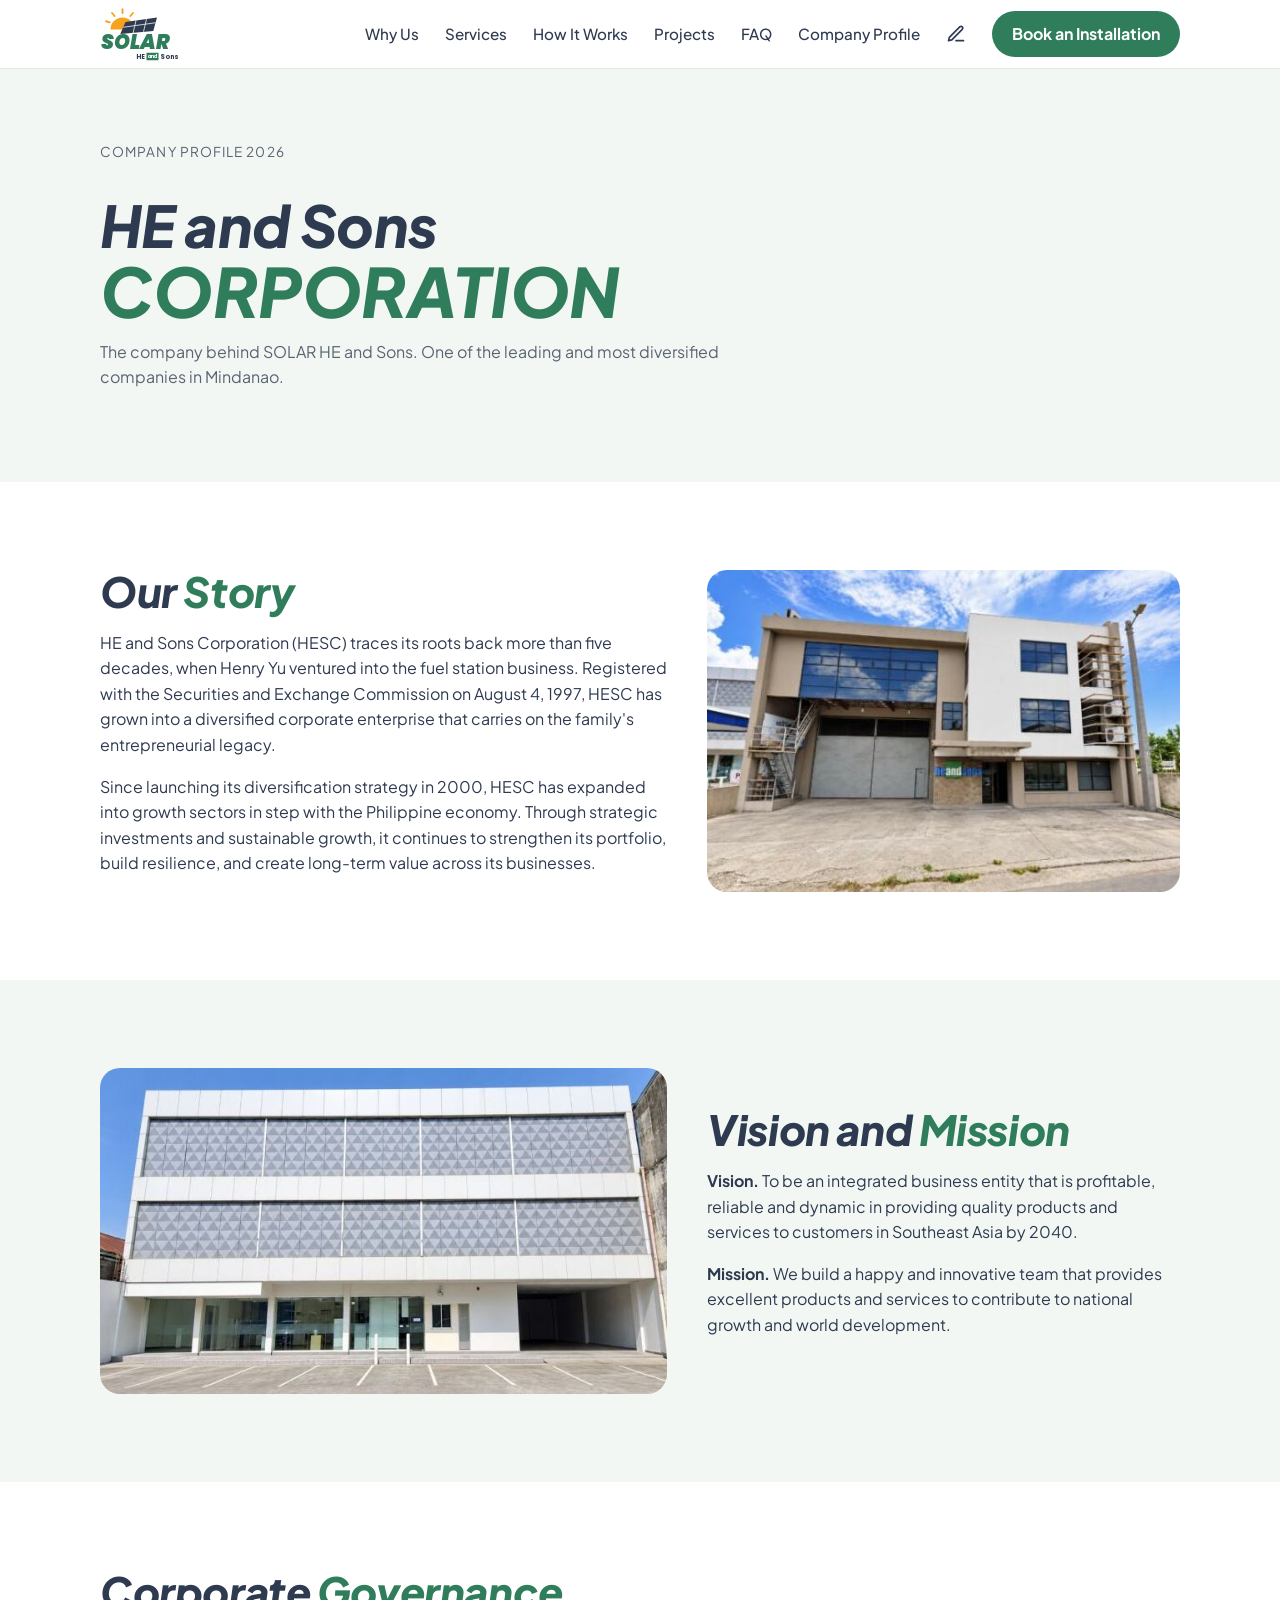
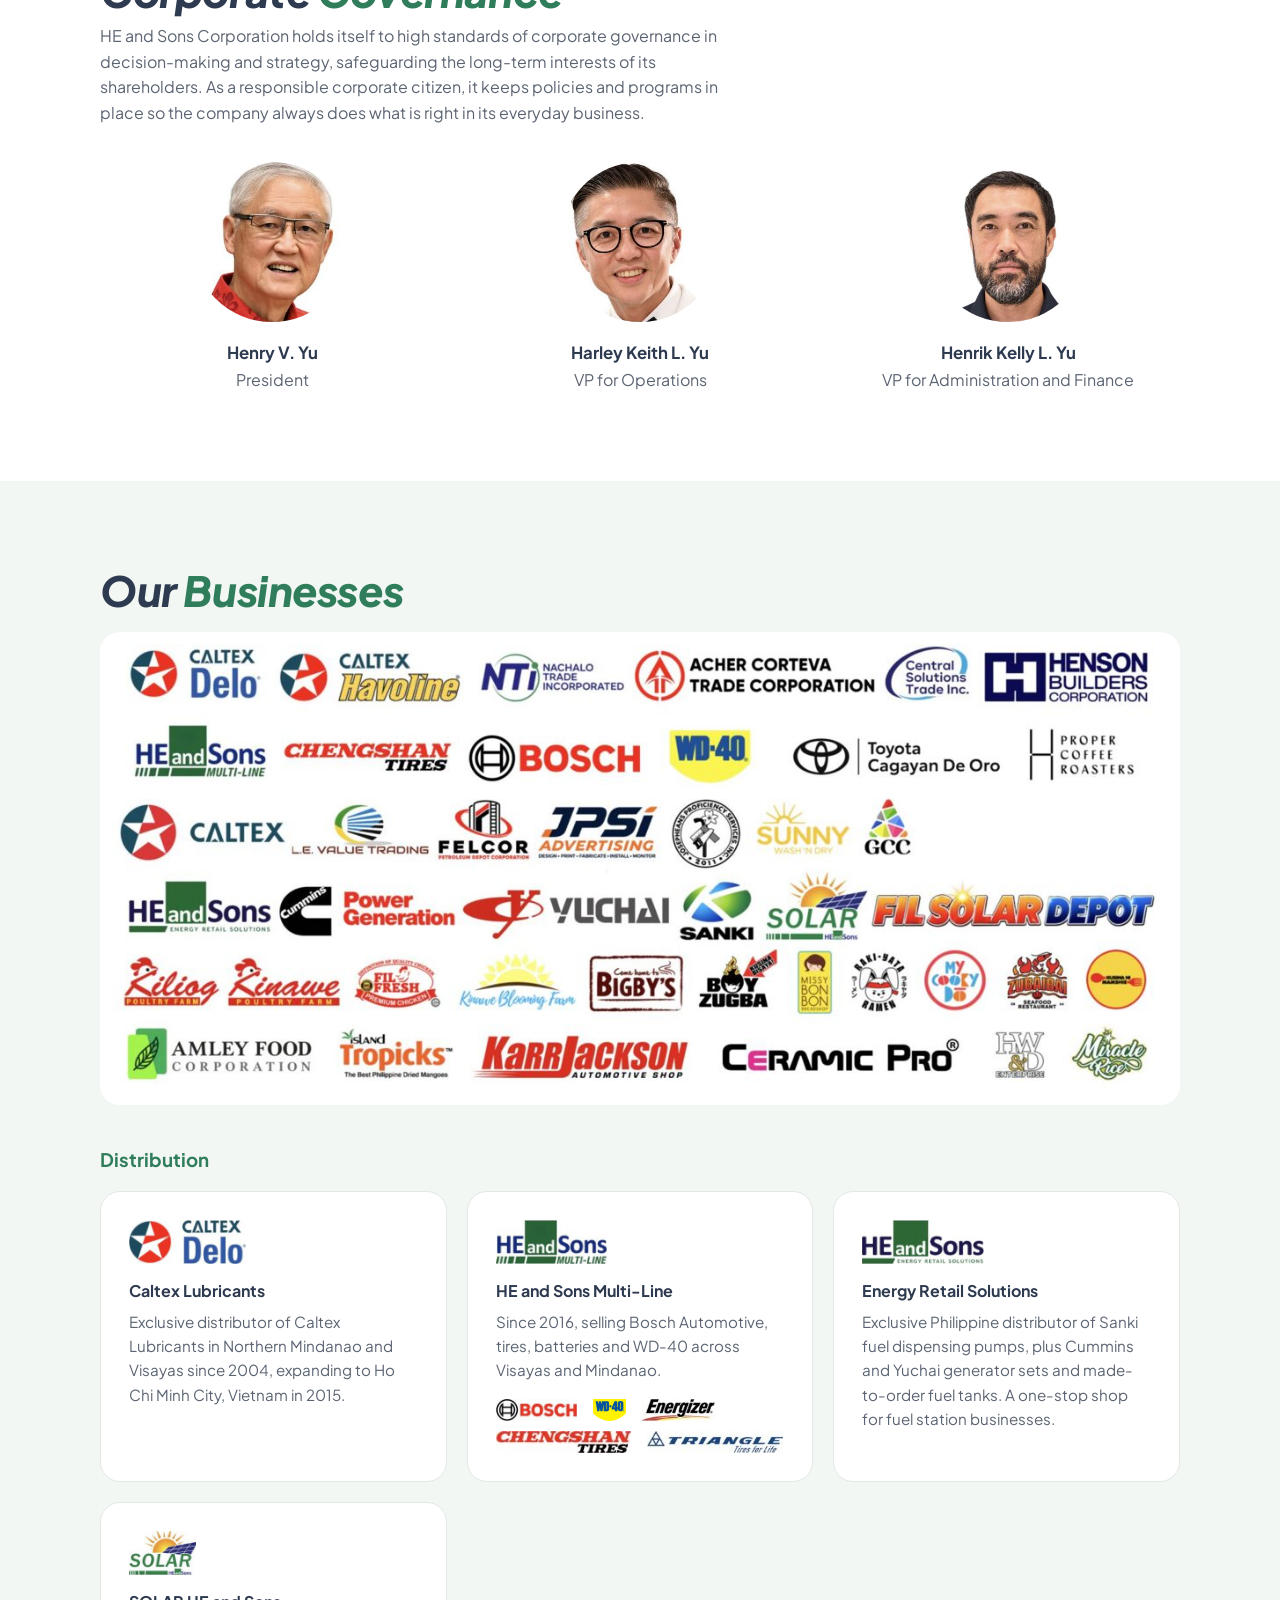
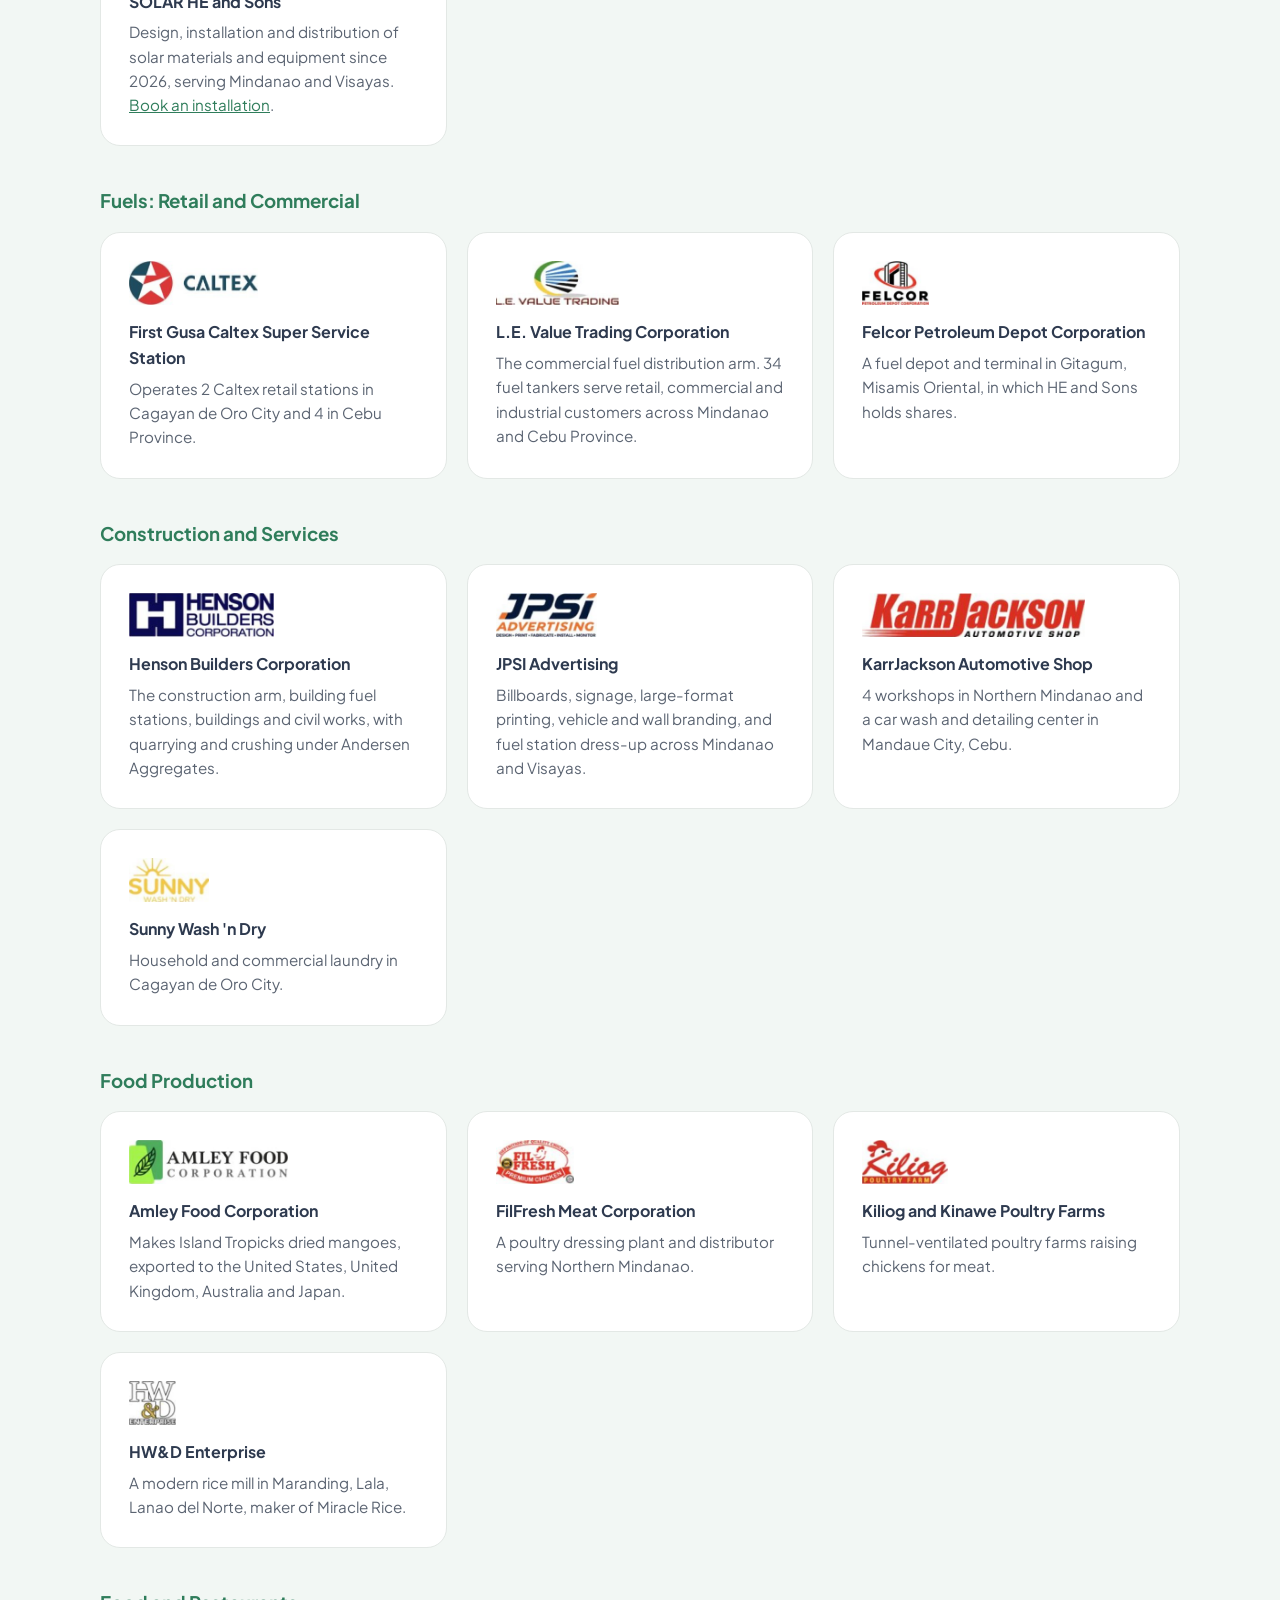
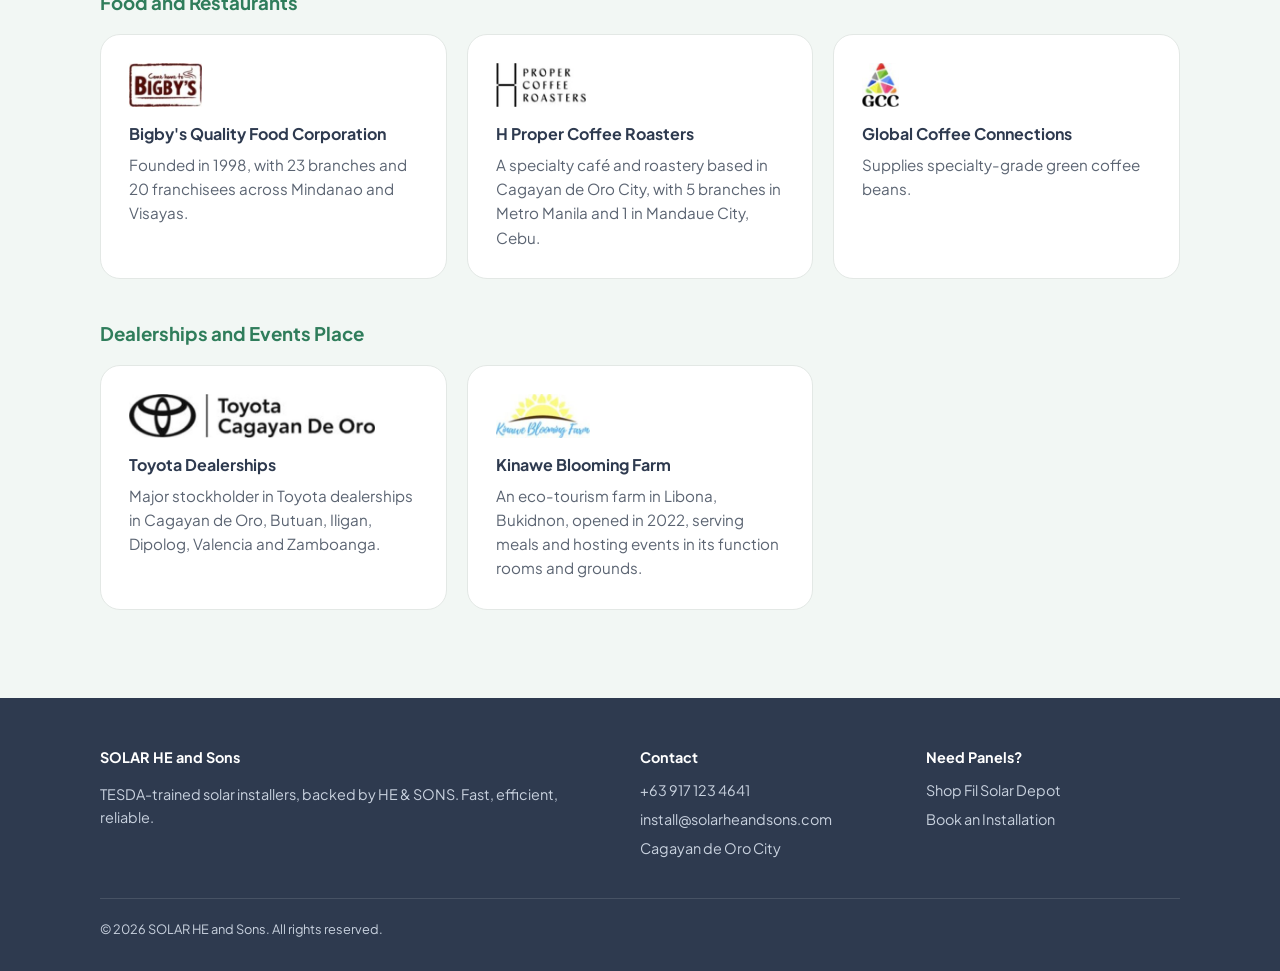
==== commit e9c354c1: "Add edit-on-GitHub icon to the menu" ====
--- a/company-profile.html
+++ b/company-profile.html
@@ -39,6 +39,7 @@
         <a href="index.html#projects">Projects</a>
         <a href="index.html#faq">FAQ</a>
         <a href="company-profile.html" aria-current="page">Company Profile</a>
+        <a class="edit" href="https://github.com/alfiesuperhalk/solarpowerinstall" target="_blank" rel="noopener" aria-label="Edit or contribute to this website on GitHub" title="Edit on GitHub"><svg viewBox="0 0 24 24" width="20" height="20" fill="none" stroke="currentColor" stroke-width="2" stroke-linecap="round" stroke-linejoin="round" aria-hidden="true"><path d="M12 20h9"/><path d="M16.5 3.5a2.1 2.1 0 0 1 3 3L7 19l-4 1 1-4z"/></svg></a>
       </div>
       <a class="btn" href="index.html#book">Book an Installation</a>
       <button class="burger" id="burger" type="button" aria-label="Menu" aria-controls="menu" aria-expanded="false"><svg viewBox="0 0 24 24" width="26" height="26" fill="none" stroke="currentColor" stroke-width="2" stroke-linecap="round" aria-hidden="true"><path d="M4 6h16M4 12h16M4 18h16"/></svg></button>
--- a/styles.css
+++ b/styles.css
@@ -28,6 +28,7 @@
 nav a:hover { color: var(--green); }
 nav .btn { padding: 10px 20px; color: #fff; }
 #menu { display: flex; align-items: center; gap: 26px; }
+.edit { display: grid; place-items: center; }
 .burger { display: none; place-items: center; width: 44px; height: 44px; padding: 0; border: 0; background: none; color: var(--navy); cursor: pointer; }
 
 /* hero */
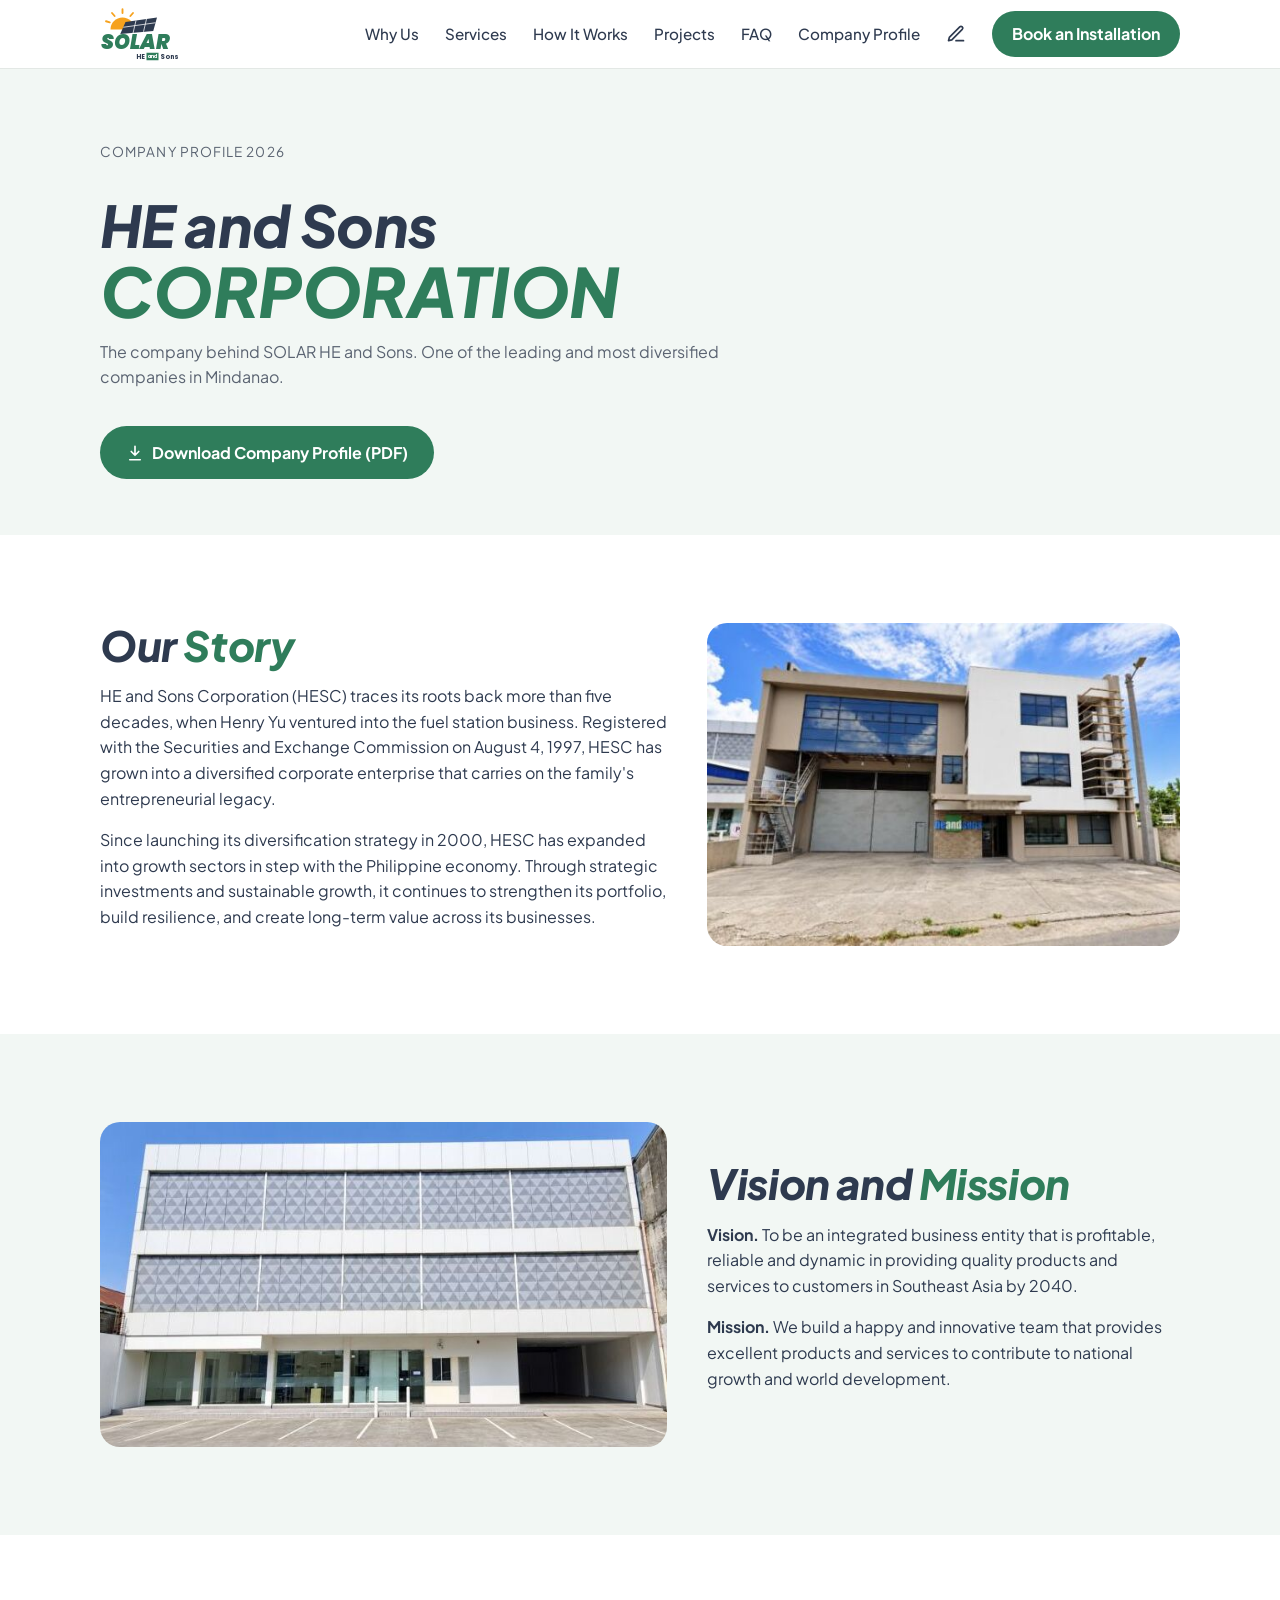
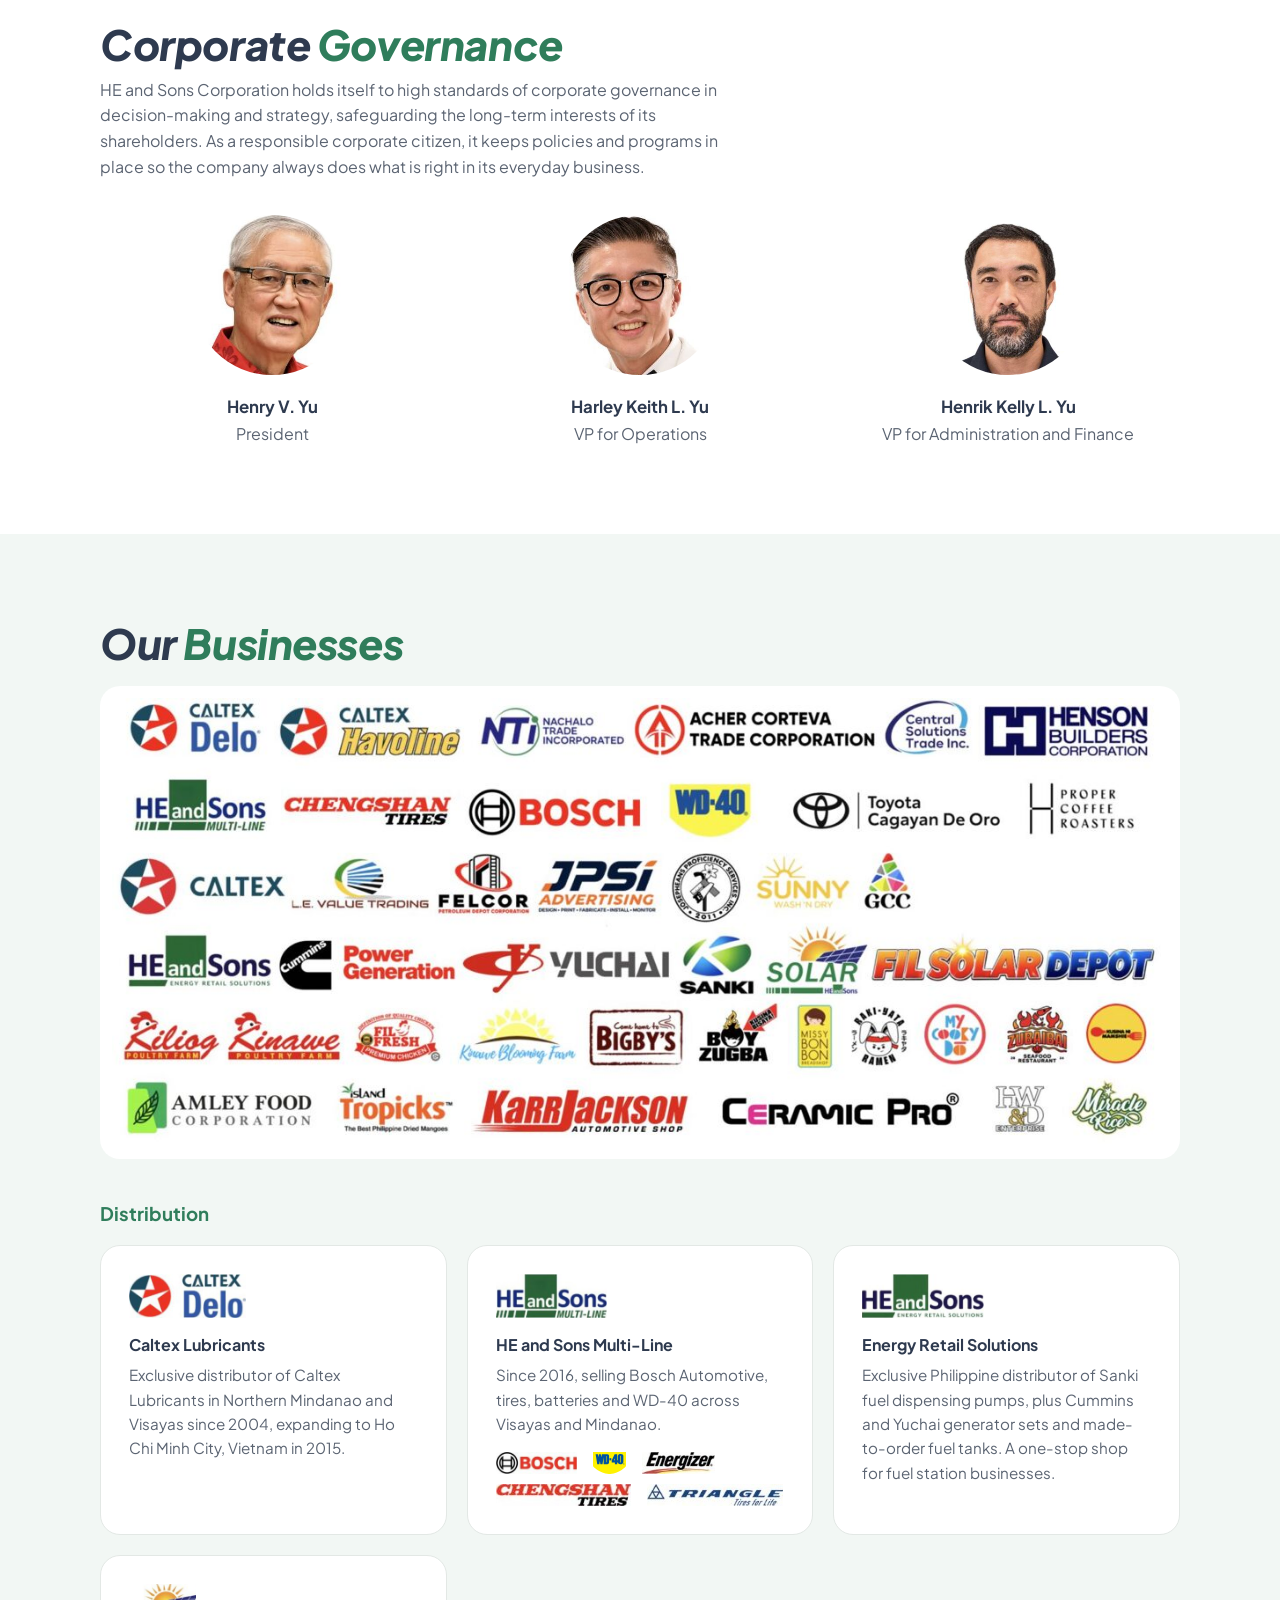
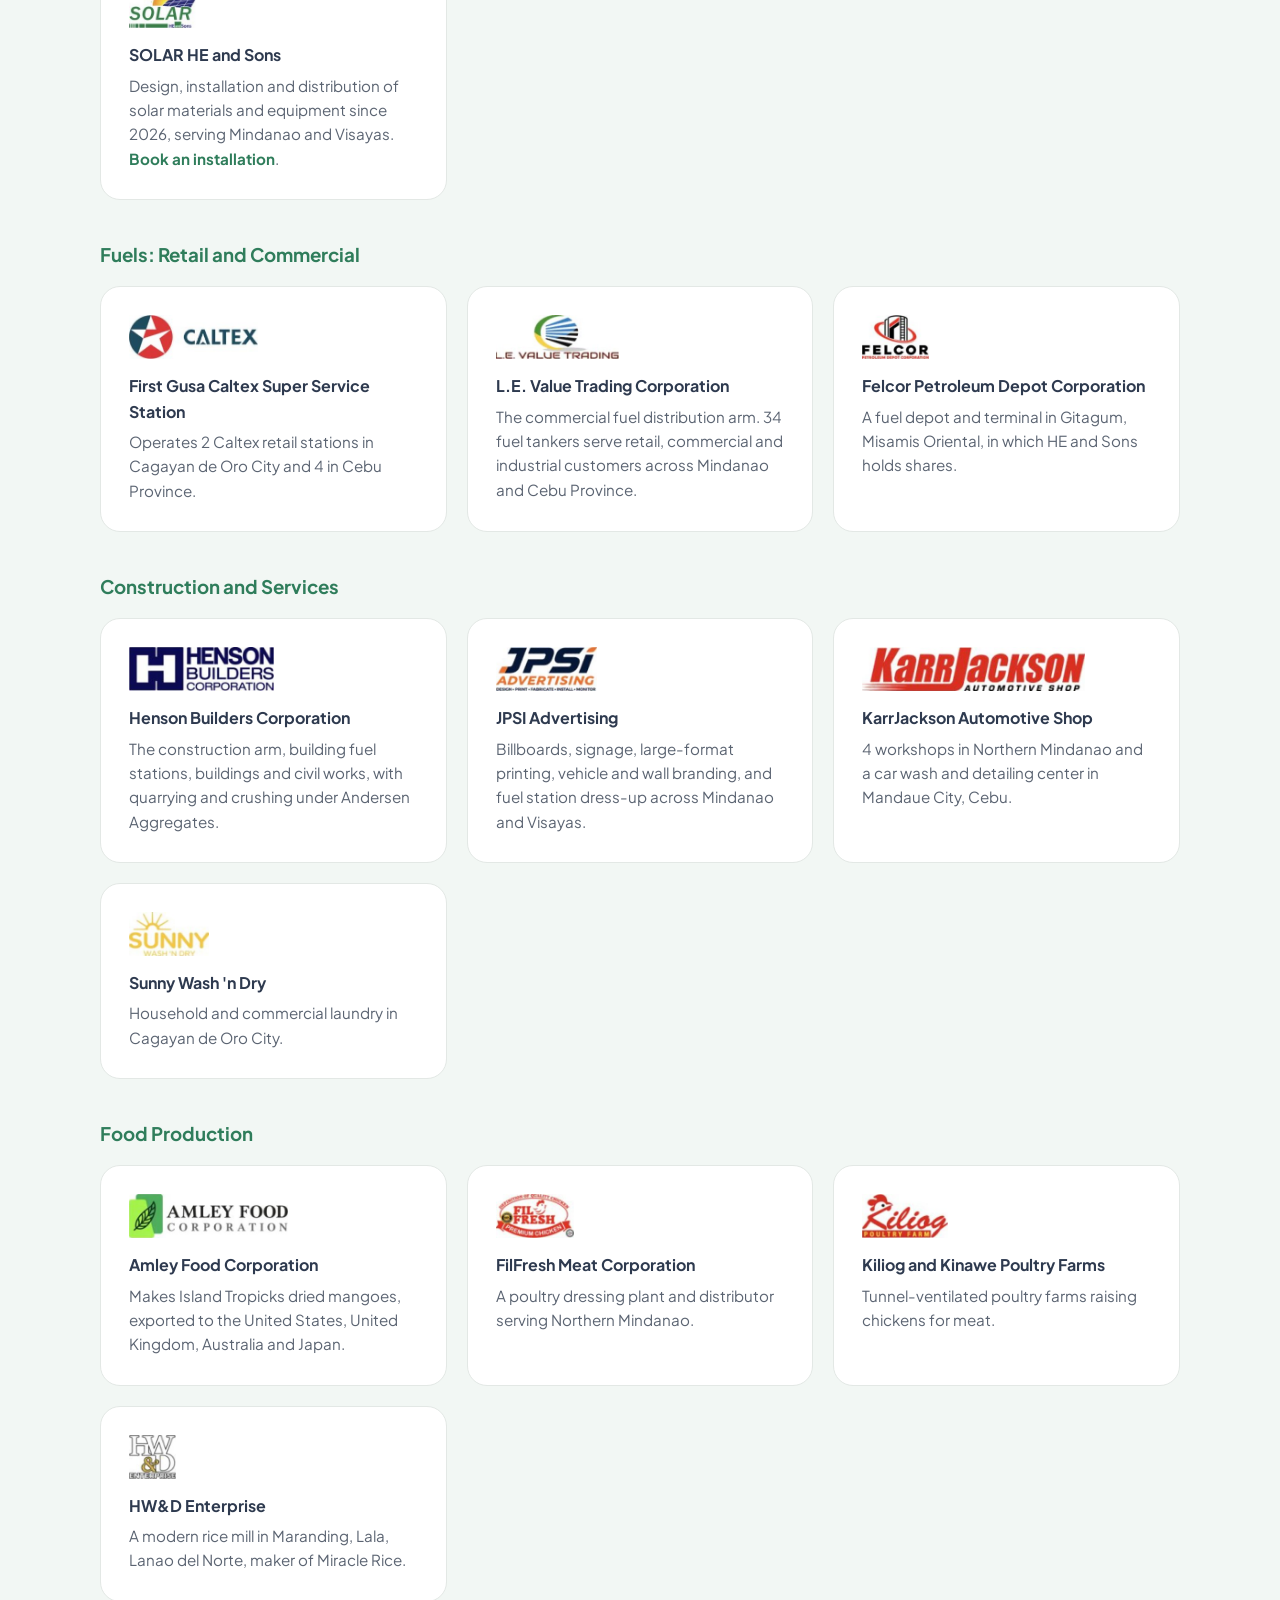
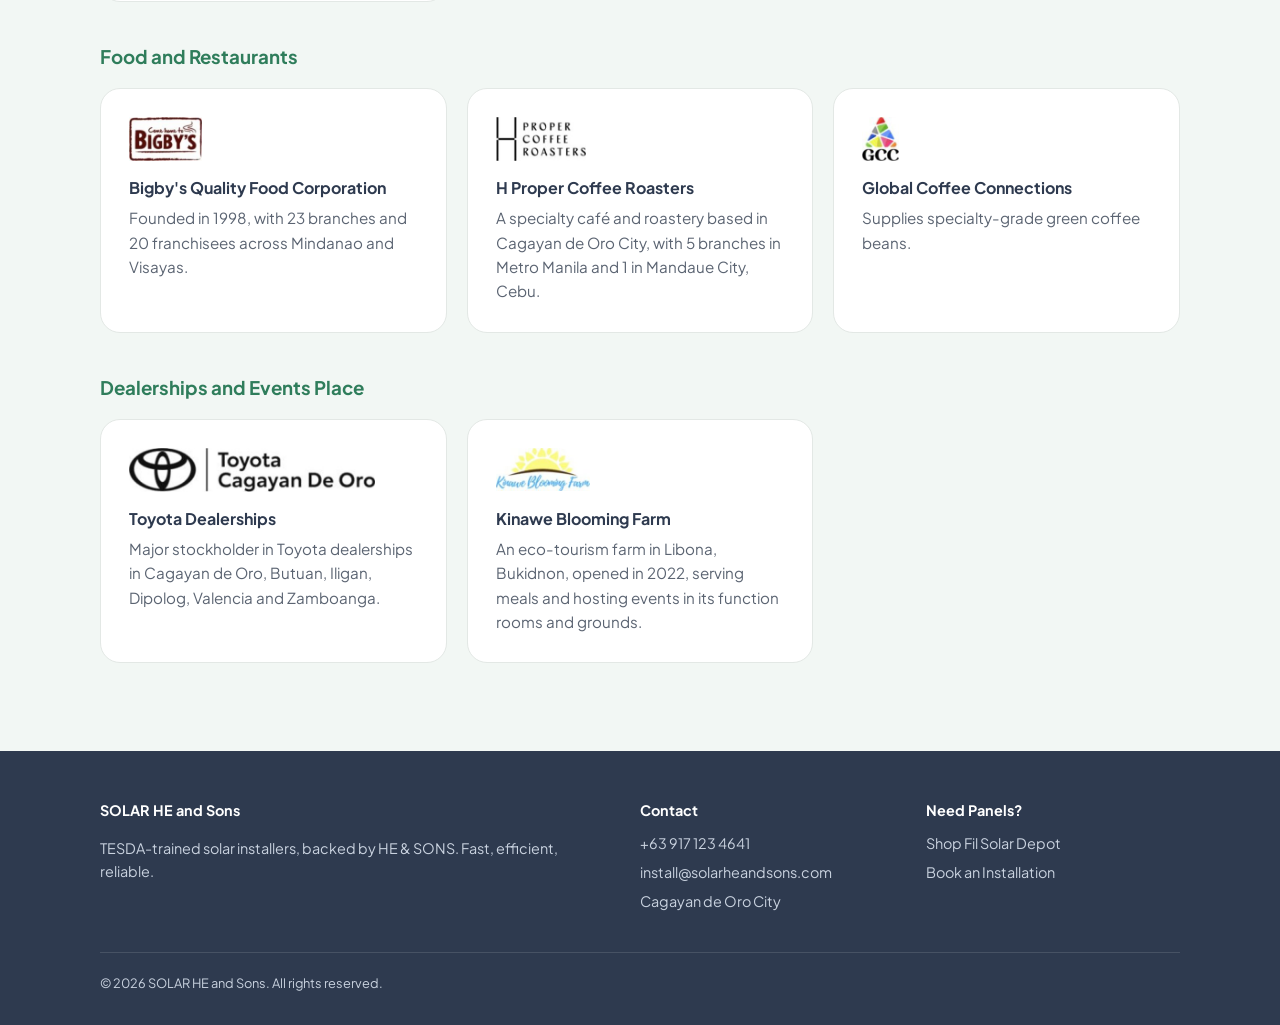
==== commit 43d018bf: "Company profile: one-line brand logos on phones, bold booking link, PDF download button" ====
--- a/company-profile.html
+++ b/company-profile.html
@@ -53,6 +53,7 @@
     <p class="eyebrow" style="text-align:left">Company Profile 2026</p>
     <h1>HE and Sons <em>Corporation</em></h1>
     <p class="lead">The company behind SOLAR HE and Sons. One of the leading and most diversified companies in Mindanao.</p>
+    <a class="btn" href="company-profile.pdf" download="HE-and-Sons-Company-Profile.pdf"><svg viewBox="0 0 24 24" width="18" height="18" fill="none" stroke="currentColor" stroke-width="2.2" stroke-linecap="round" stroke-linejoin="round" aria-hidden="true"><path d="M12 3v12M7 10l5 5 5-5M5 21h14"/></svg>Download Company Profile (PDF)</a>
   </div>
 </section>
 
@@ -98,7 +99,7 @@
     <h3>Distribution</h3>
     <div class="grid">
       <div class="card"><img src="images/logos/caltex-delo.jpg" alt="" height="44" loading="lazy"><h4>Caltex Lubricants</h4><p>Exclusive distributor of Caltex Lubricants in Northern Mindanao and Visayas since 2004, expanding to Ho Chi Minh City, Vietnam in 2015.</p></div>
-      <div class="card"><img src="images/logos/multiline.jpg" alt="" height="44" loading="lazy"><h4>HE and Sons Multi-Line</h4><p>Since 2016, selling Bosch Automotive, tires, batteries and WD-40 across Visayas and Mindanao.</p><div class="brandrow"><img src="images/logos/bosch.jpg" alt="Bosch" height="22" loading="lazy"><img src="images/logos/wd40.svg" alt="WD-40" height="22" loading="lazy"><img src="images/logos/energizer.jpg" alt="Energizer" height="22" loading="lazy"></div><div class="brandrow"><img src="images/logos/chengshan.jpg" alt="Chengshan Tires" height="22" loading="lazy"><img src="images/logos/triangle.jpg" alt="Triangle Tires" height="22" loading="lazy"></div></div>
+      <div class="card"><img src="images/logos/multiline.jpg" alt="" height="44" loading="lazy"><h4>HE and Sons Multi-Line</h4><p>Since 2016, selling Bosch Automotive, tires, batteries and WD-40 across Visayas and Mindanao.</p><div class="brands"><div class="brandrow"><img src="images/logos/bosch.jpg" alt="Bosch" height="22" loading="lazy"><img src="images/logos/wd40.svg" alt="WD-40" height="22" loading="lazy"><img src="images/logos/energizer.jpg" alt="Energizer" height="22" loading="lazy"></div><div class="brandrow"><img src="images/logos/chengshan.jpg" alt="Chengshan Tires" height="22" loading="lazy"><img src="images/logos/triangle.jpg" alt="Triangle Tires" height="22" loading="lazy"></div></div></div>
       <div class="card"><img src="images/logos/ers.jpg" alt="" height="44" loading="lazy"><h4>Energy Retail Solutions</h4><p>Exclusive Philippine distributor of Sanki fuel dispensing pumps, plus Cummins and Yuchai generator sets and made-to-order fuel tanks. A one-stop shop for fuel station businesses.</p></div>
       <div class="card"><img src="images/logos/solar.jpg" alt="" height="44" loading="lazy"><h4>SOLAR HE and Sons</h4><p>Design, installation and distribution of solar materials and equipment since 2026, serving Mindanao and Visayas. <a href="index.html#book">Book an installation</a>.</p></div>
     </div>
--- a/styles.css
+++ b/styles.css
@@ -187,7 +187,12 @@
 .biz .card h4 { margin: 0 0 6px; }
 .biz .card img { display: block; height: 44px; width: auto; max-width: 100%; object-fit: contain; object-position: left; margin-bottom: 14px; }
 .biz .card p { margin: 0; color: var(--gray); font-size: .95rem; }
+.biz .card p a { text-decoration: none; font-weight: 700; }
 .biz .card .brandrow { display: flex; align-items: center; gap: 16px; margin-top: 16px; }
 .biz .card .brandrow + .brandrow { margin-top: 10px; }
 .biz .card .brandrow img { height: auto; max-height: 22px; min-width: 0; flex: 0 1 auto; margin: 0; }
 @media (max-width: 700px) { .split, .people { grid-template-columns: 1fr; } }
+@media (max-width: 560px) {
+  .biz .card .brands { display: flex; align-items: center; gap: 10px; margin-top: 16px; }
+  .biz .card .brands .brandrow { display: contents; }
+}
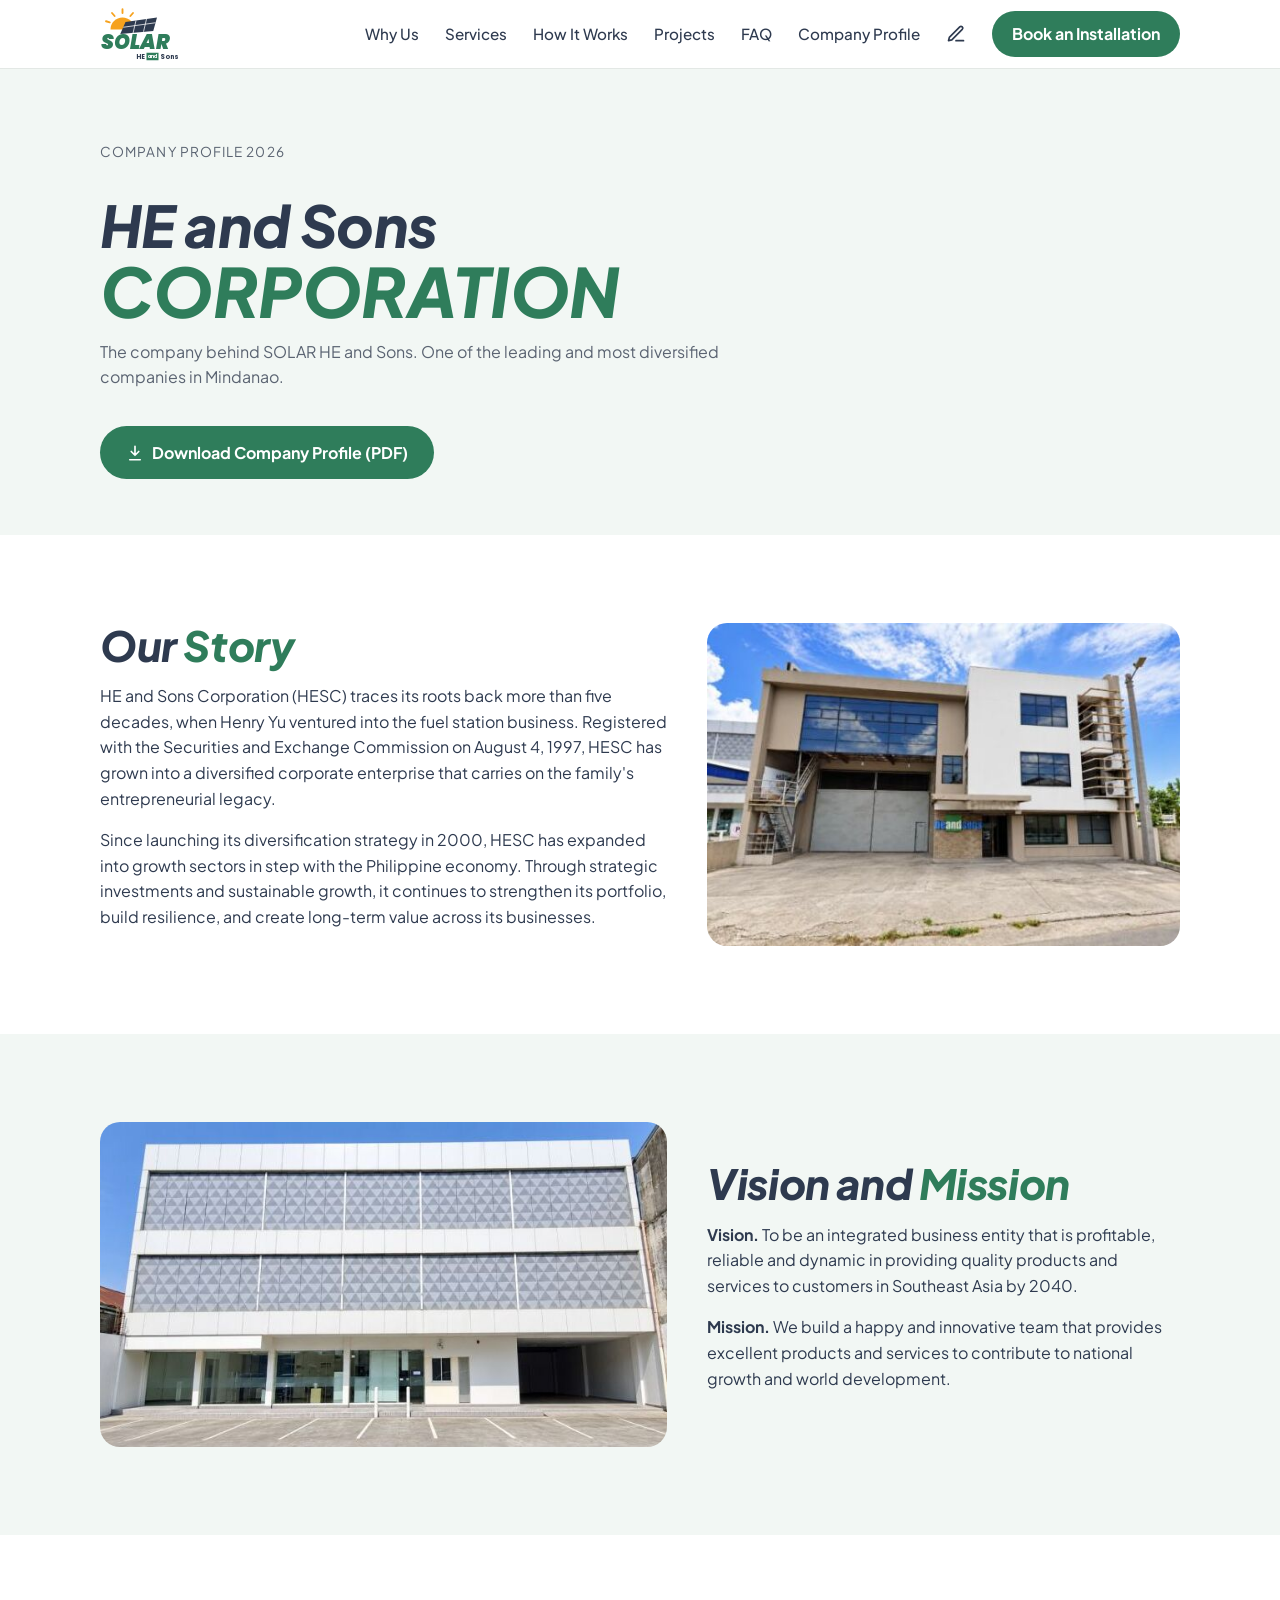
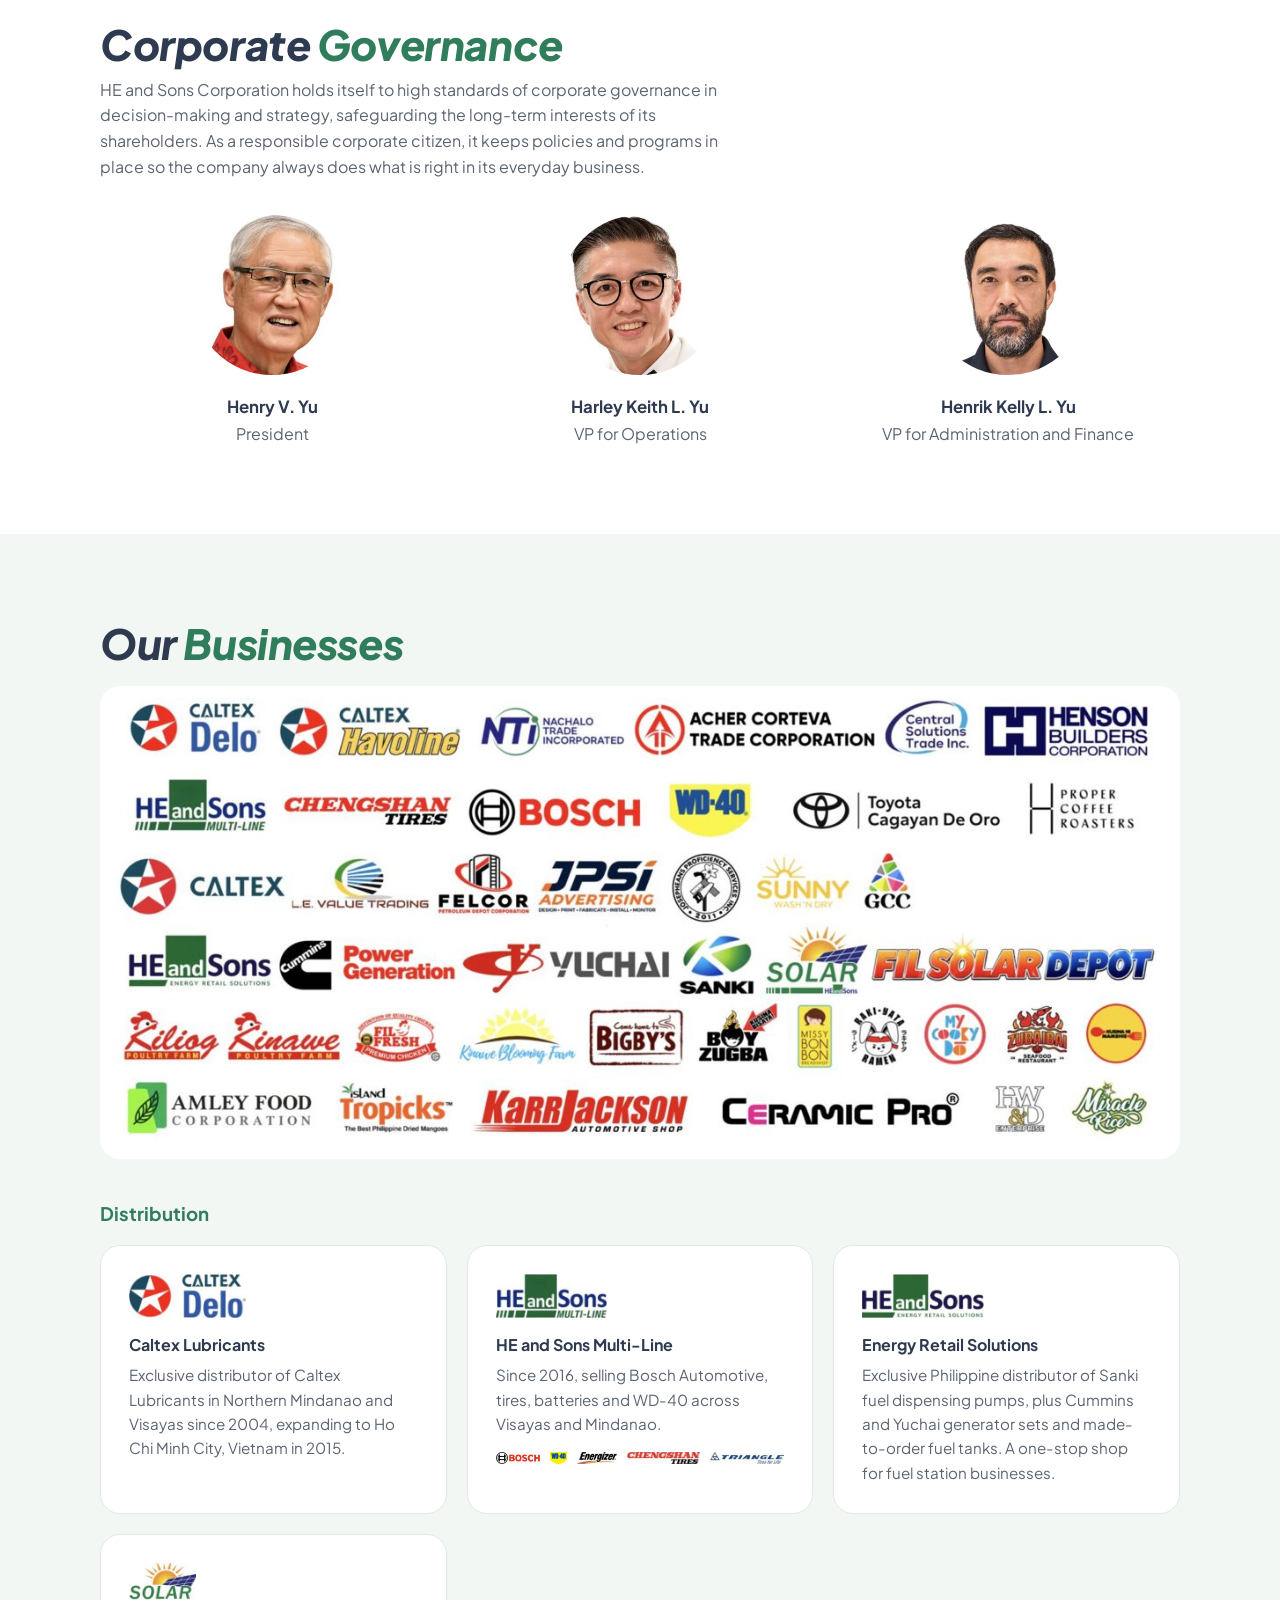
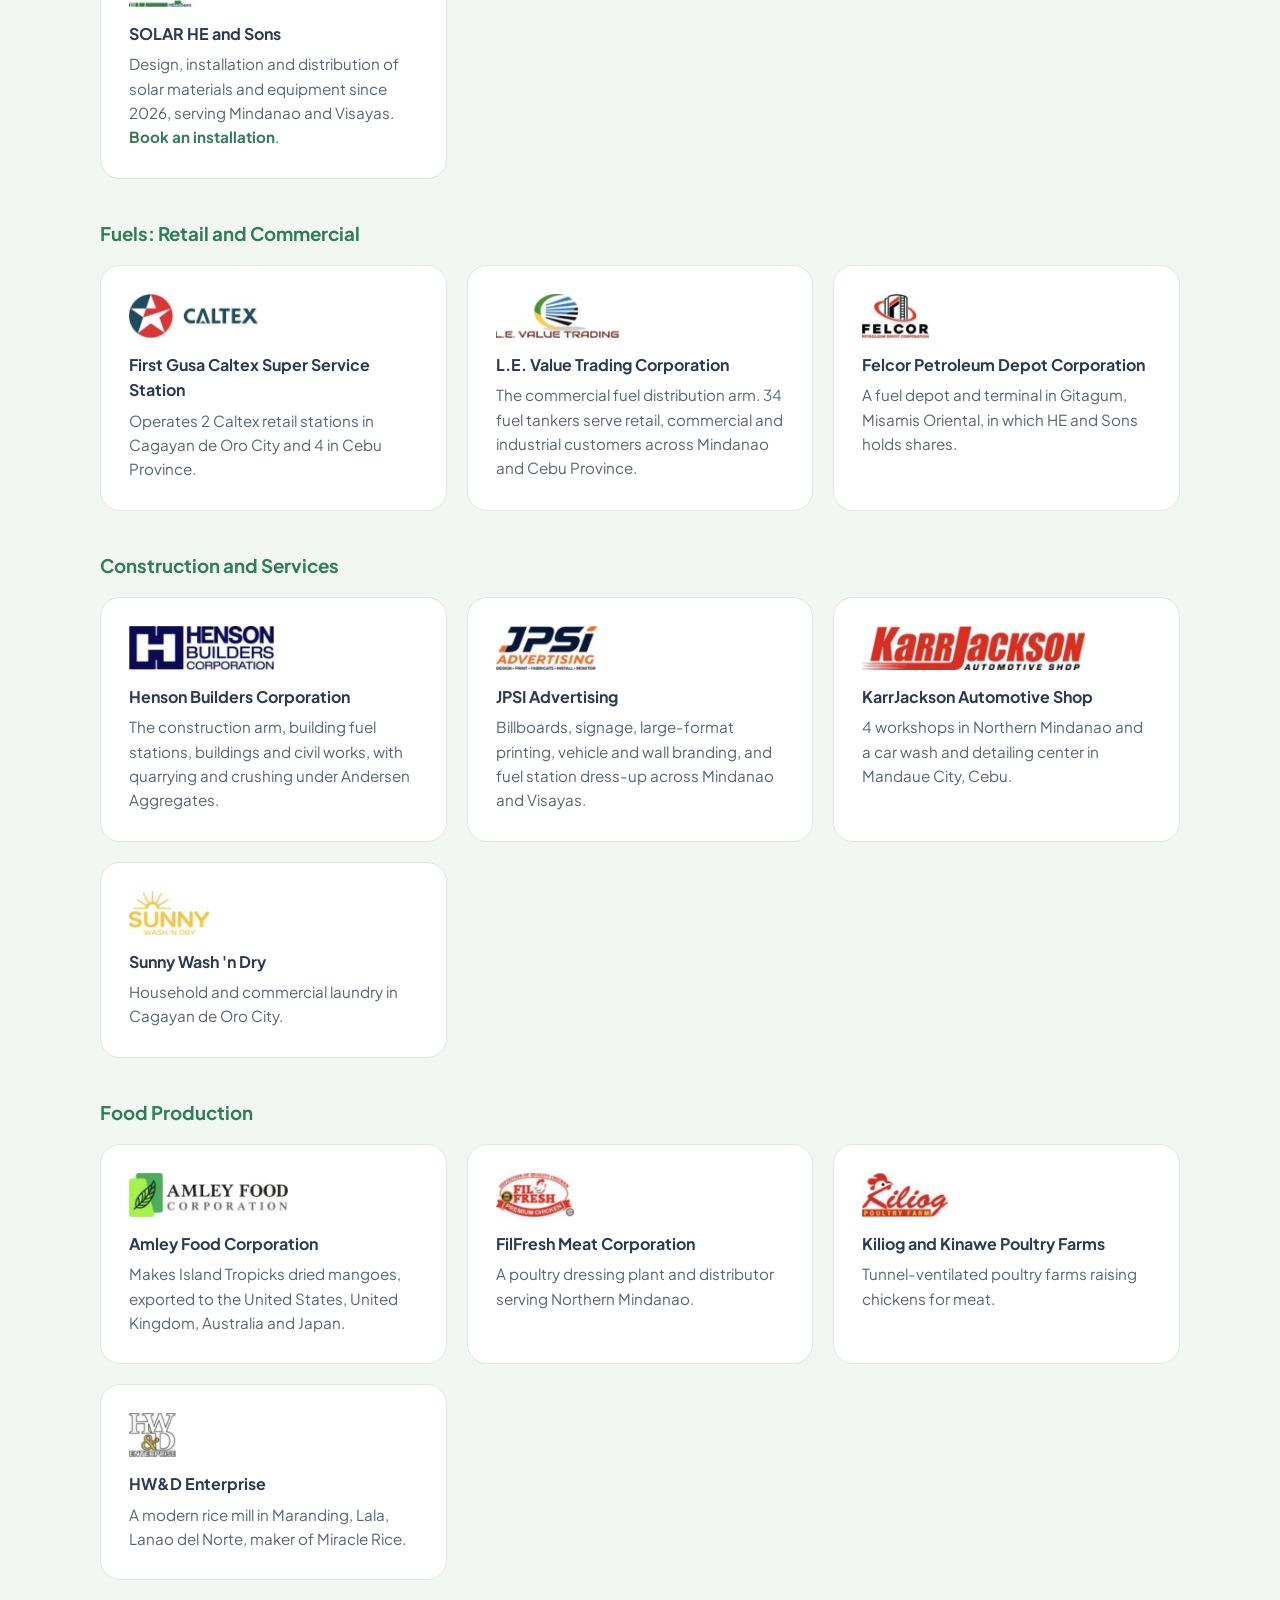
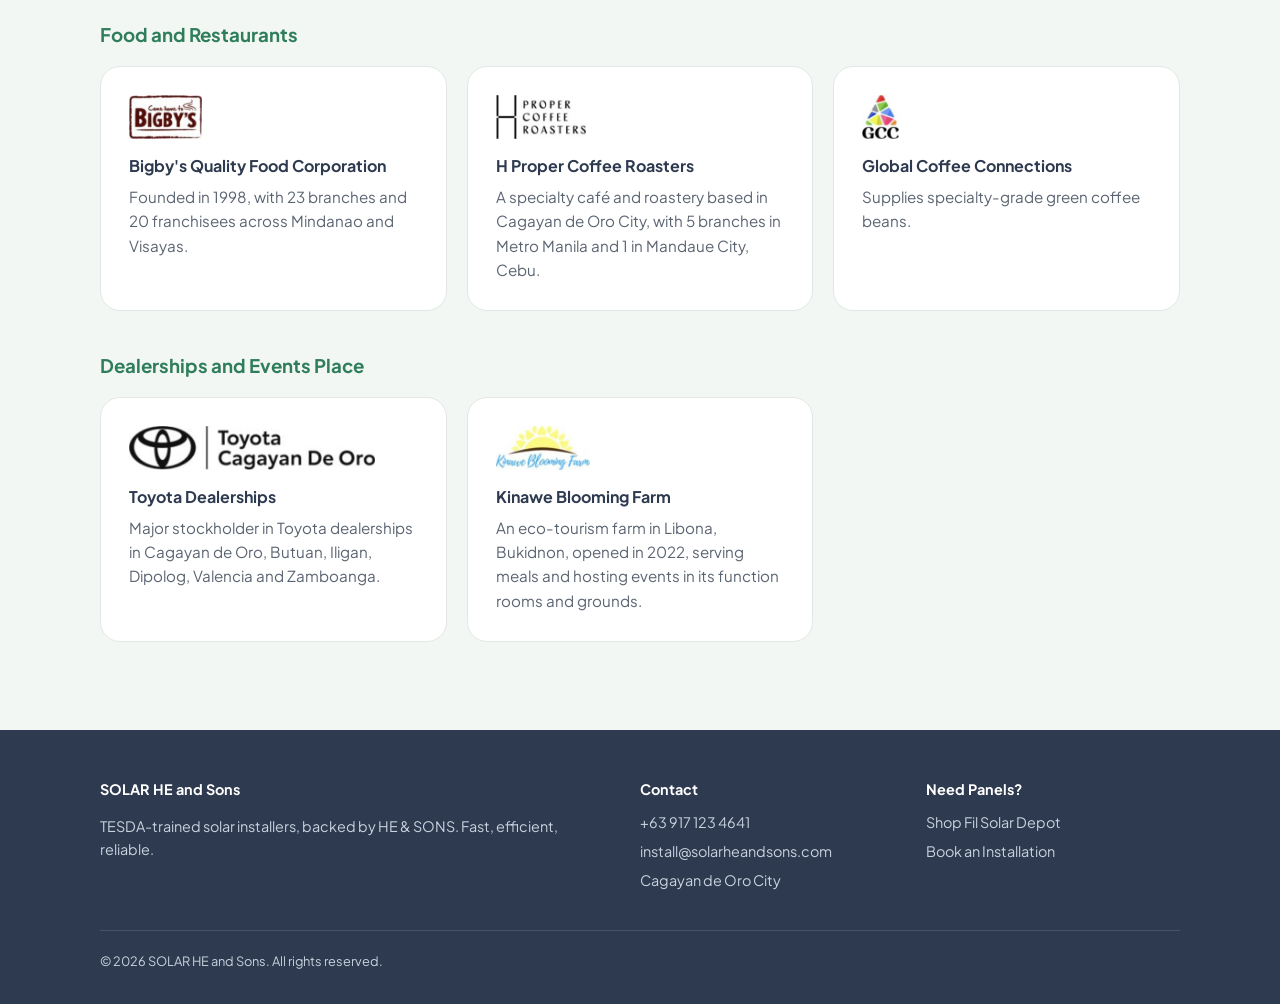
==== commit bfe47f7a: "Multi-Line brand logos on one line at every width" ====
--- a/company-profile.html
+++ b/company-profile.html
@@ -99,7 +99,7 @@
     <h3>Distribution</h3>
     <div class="grid">
       <div class="card"><img src="images/logos/caltex-delo.jpg" alt="" height="44" loading="lazy"><h4>Caltex Lubricants</h4><p>Exclusive distributor of Caltex Lubricants in Northern Mindanao and Visayas since 2004, expanding to Ho Chi Minh City, Vietnam in 2015.</p></div>
-      <div class="card"><img src="images/logos/multiline.jpg" alt="" height="44" loading="lazy"><h4>HE and Sons Multi-Line</h4><p>Since 2016, selling Bosch Automotive, tires, batteries and WD-40 across Visayas and Mindanao.</p><div class="brands"><div class="brandrow"><img src="images/logos/bosch.jpg" alt="Bosch" height="22" loading="lazy"><img src="images/logos/wd40.svg" alt="WD-40" height="22" loading="lazy"><img src="images/logos/energizer.jpg" alt="Energizer" height="22" loading="lazy"></div><div class="brandrow"><img src="images/logos/chengshan.jpg" alt="Chengshan Tires" height="22" loading="lazy"><img src="images/logos/triangle.jpg" alt="Triangle Tires" height="22" loading="lazy"></div></div></div>
+      <div class="card"><img src="images/logos/multiline.jpg" alt="" height="44" loading="lazy"><h4>HE and Sons Multi-Line</h4><p>Since 2016, selling Bosch Automotive, tires, batteries and WD-40 across Visayas and Mindanao.</p><div class="brandrow"><img src="images/logos/bosch.jpg" alt="Bosch" height="22" loading="lazy"><img src="images/logos/wd40.svg" alt="WD-40" height="22" loading="lazy"><img src="images/logos/energizer.jpg" alt="Energizer" height="22" loading="lazy"><img src="images/logos/chengshan.jpg" alt="Chengshan Tires" height="22" loading="lazy"><img src="images/logos/triangle.jpg" alt="Triangle Tires" height="22" loading="lazy"></div></div>
       <div class="card"><img src="images/logos/ers.jpg" alt="" height="44" loading="lazy"><h4>Energy Retail Solutions</h4><p>Exclusive Philippine distributor of Sanki fuel dispensing pumps, plus Cummins and Yuchai generator sets and made-to-order fuel tanks. A one-stop shop for fuel station businesses.</p></div>
       <div class="card"><img src="images/logos/solar.jpg" alt="" height="44" loading="lazy"><h4>SOLAR HE and Sons</h4><p>Design, installation and distribution of solar materials and equipment since 2026, serving Mindanao and Visayas. <a href="index.html#book">Book an installation</a>.</p></div>
     </div>
--- a/styles.css
+++ b/styles.css
@@ -188,11 +188,6 @@
 .biz .card img { display: block; height: 44px; width: auto; max-width: 100%; object-fit: contain; object-position: left; margin-bottom: 14px; }
 .biz .card p { margin: 0; color: var(--gray); font-size: .95rem; }
 .biz .card p a { text-decoration: none; font-weight: 700; }
-.biz .card .brandrow { display: flex; align-items: center; gap: 16px; margin-top: 16px; }
-.biz .card .brandrow + .brandrow { margin-top: 10px; }
+.biz .card .brandrow { display: flex; align-items: center; gap: 10px; margin-top: 16px; }
 .biz .card .brandrow img { height: auto; max-height: 22px; min-width: 0; flex: 0 1 auto; margin: 0; }
 @media (max-width: 700px) { .split, .people { grid-template-columns: 1fr; } }
-@media (max-width: 560px) {
-  .biz .card .brands { display: flex; align-items: center; gap: 10px; margin-top: 16px; }
-  .biz .card .brands .brandrow { display: contents; }
-}
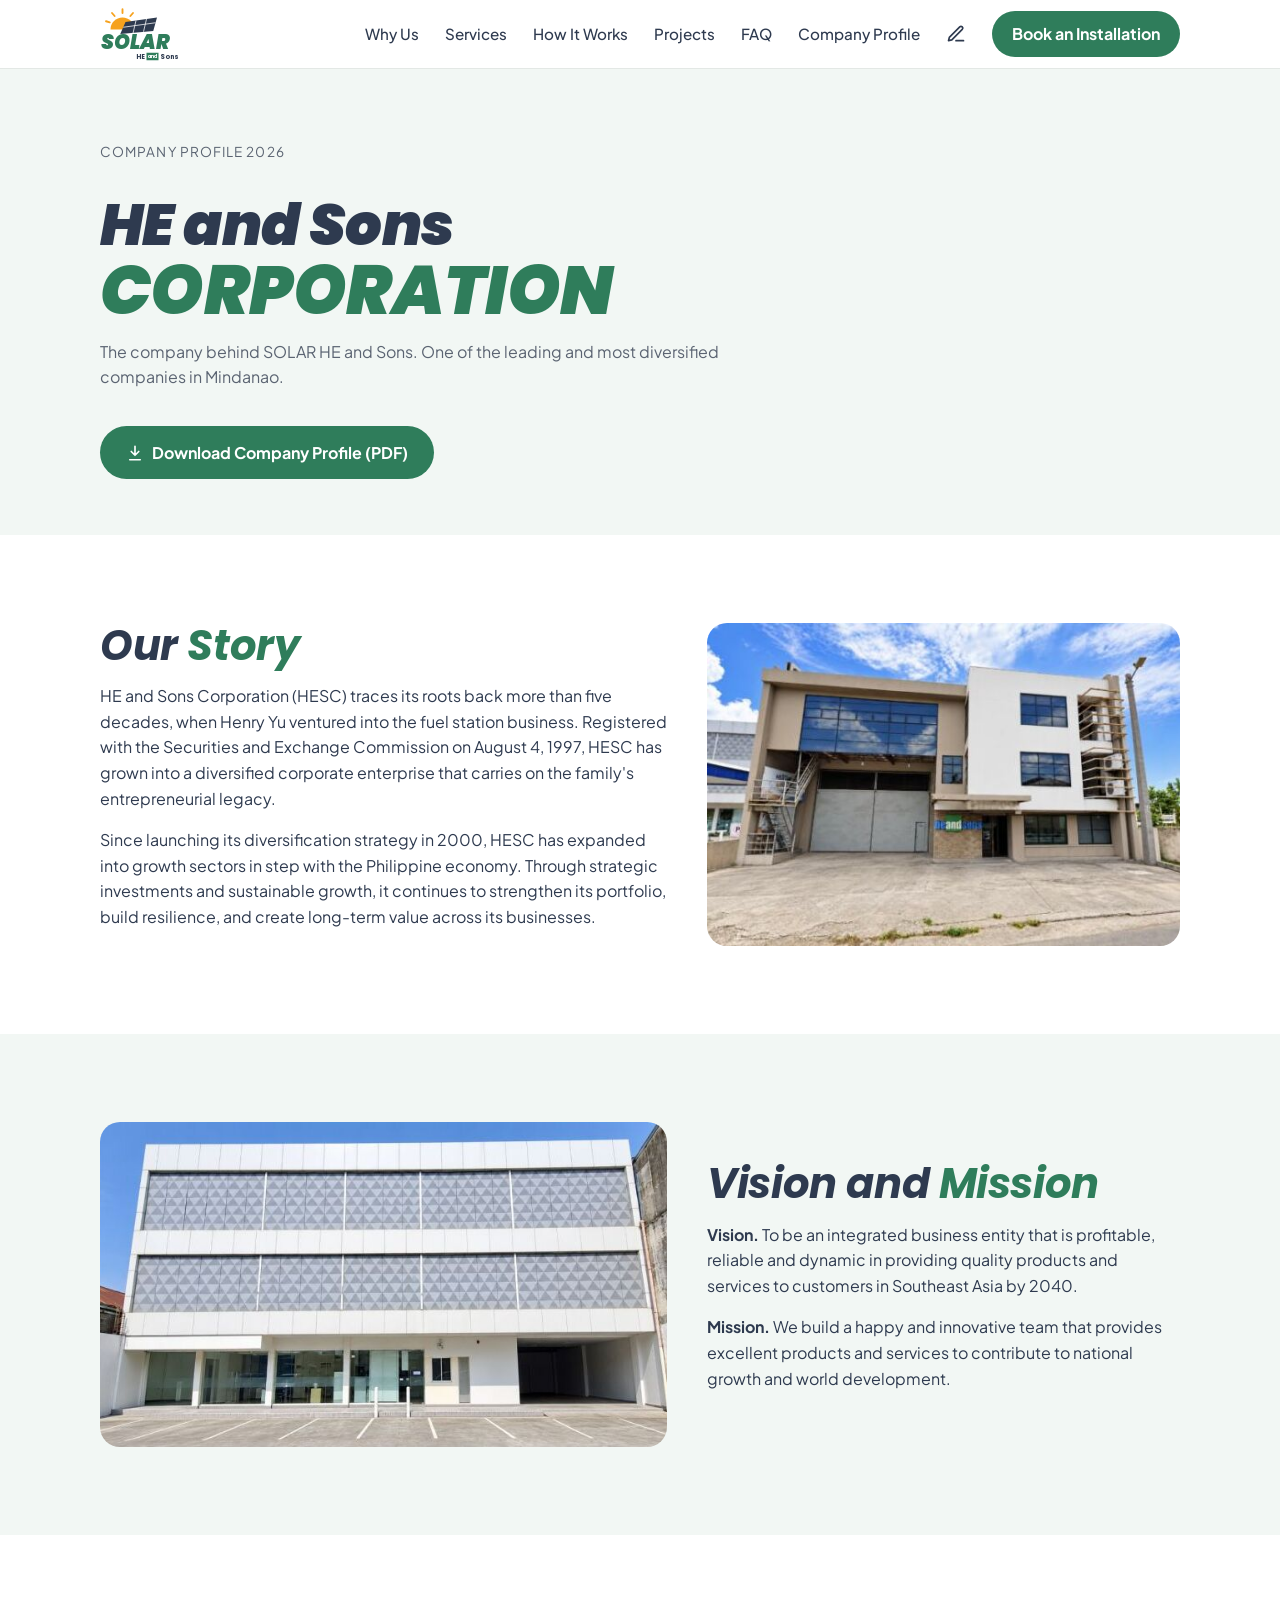
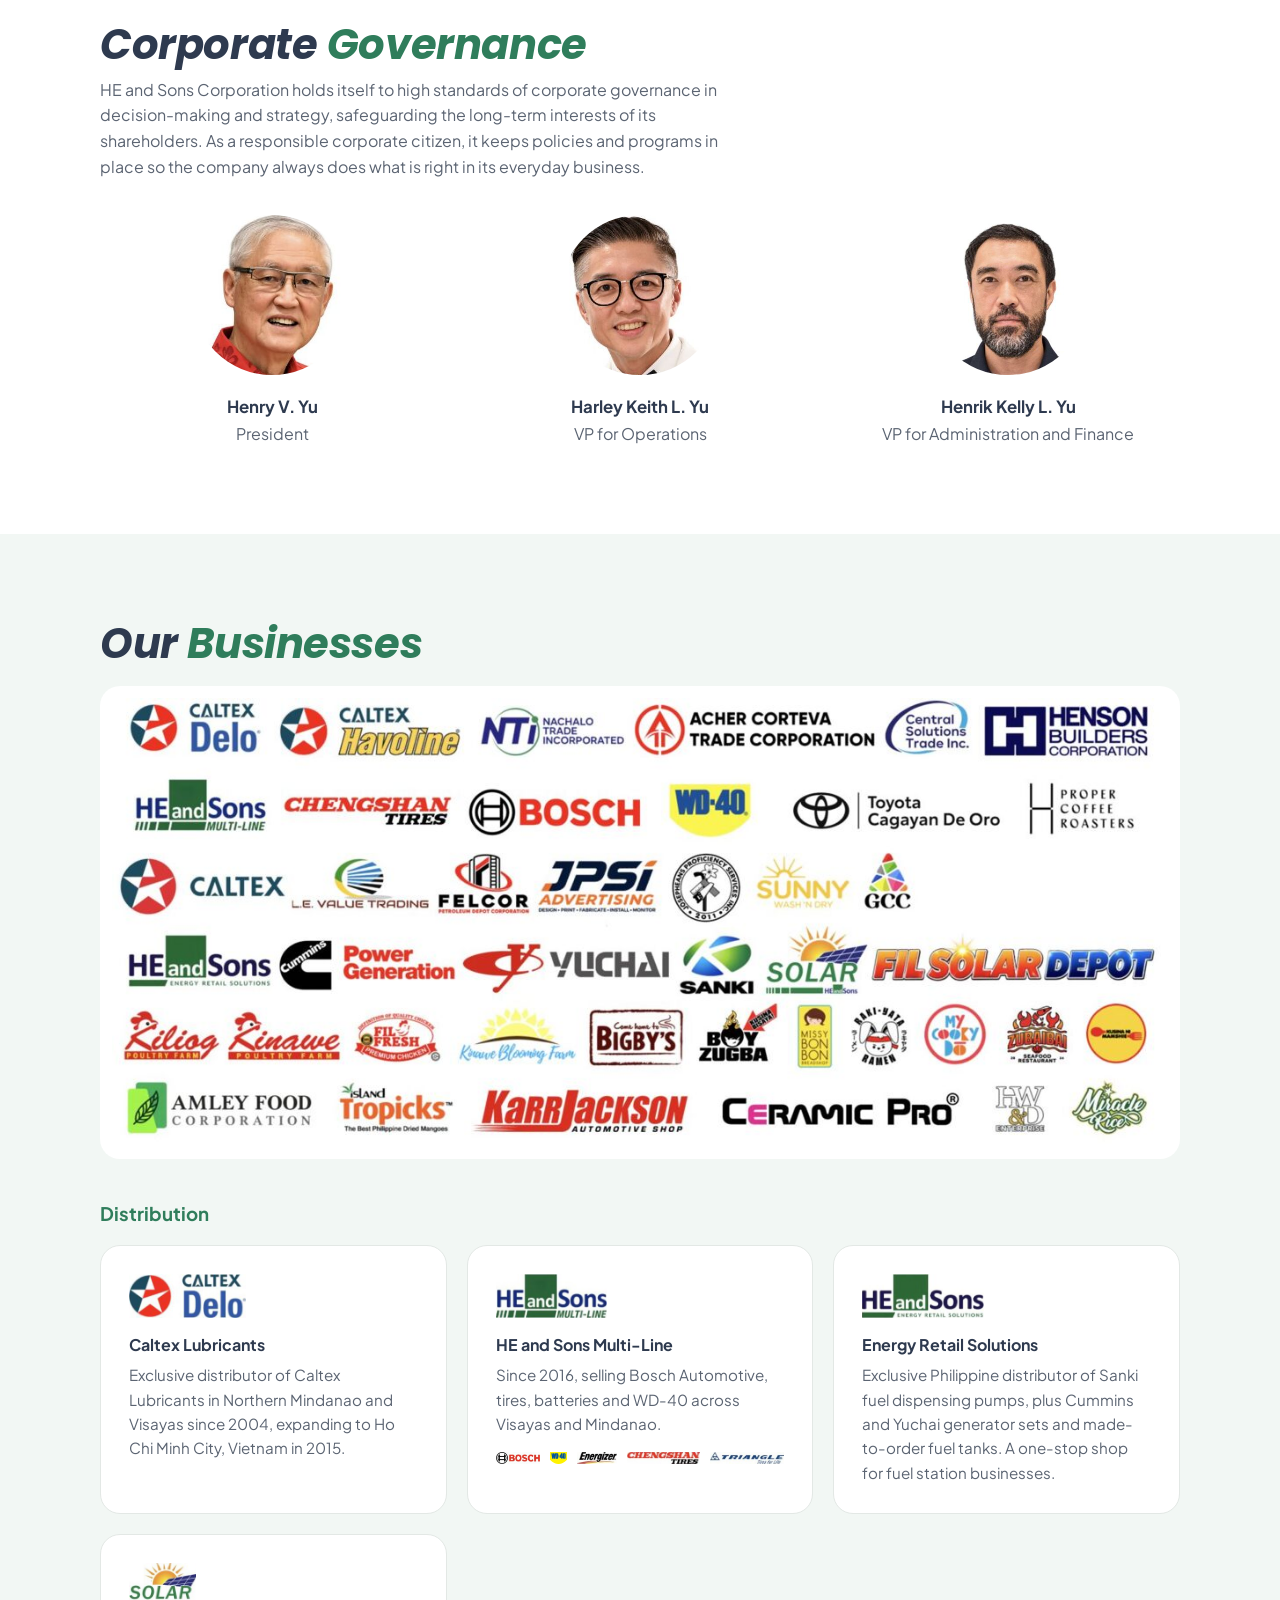
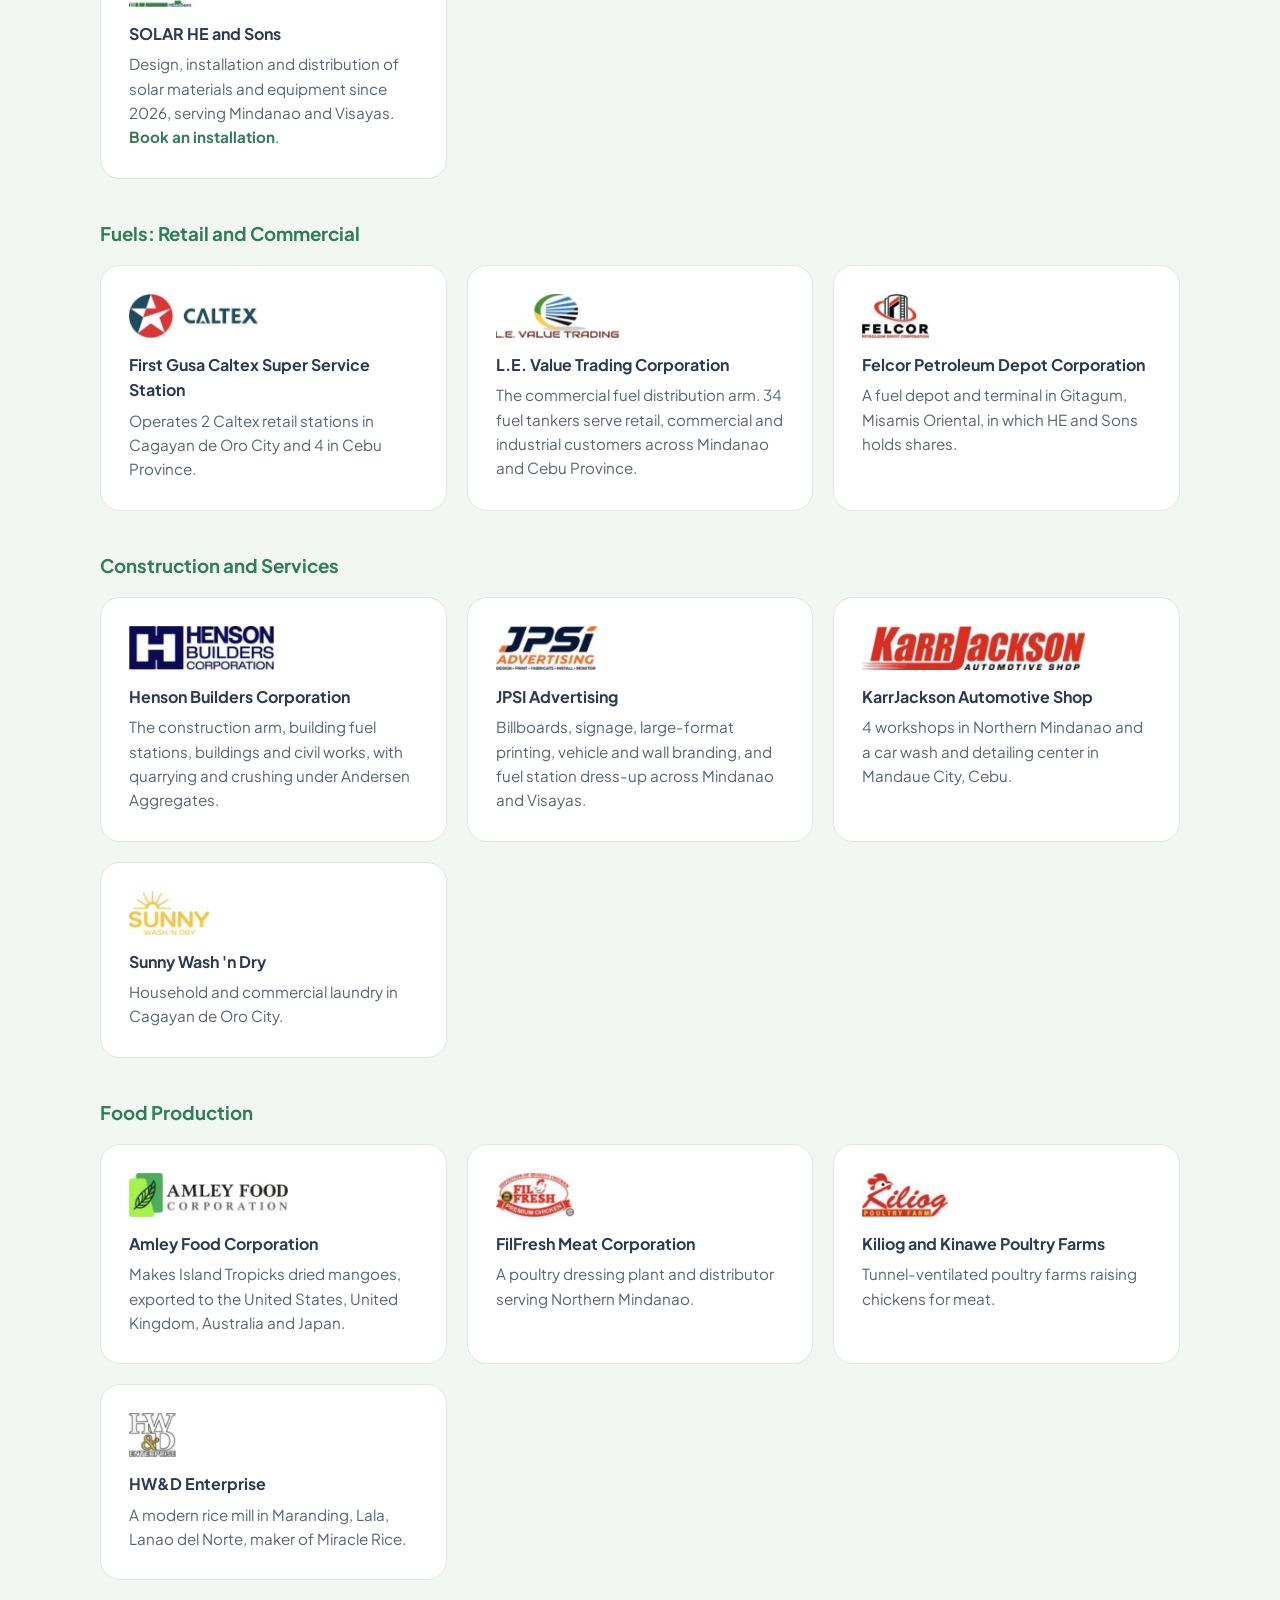
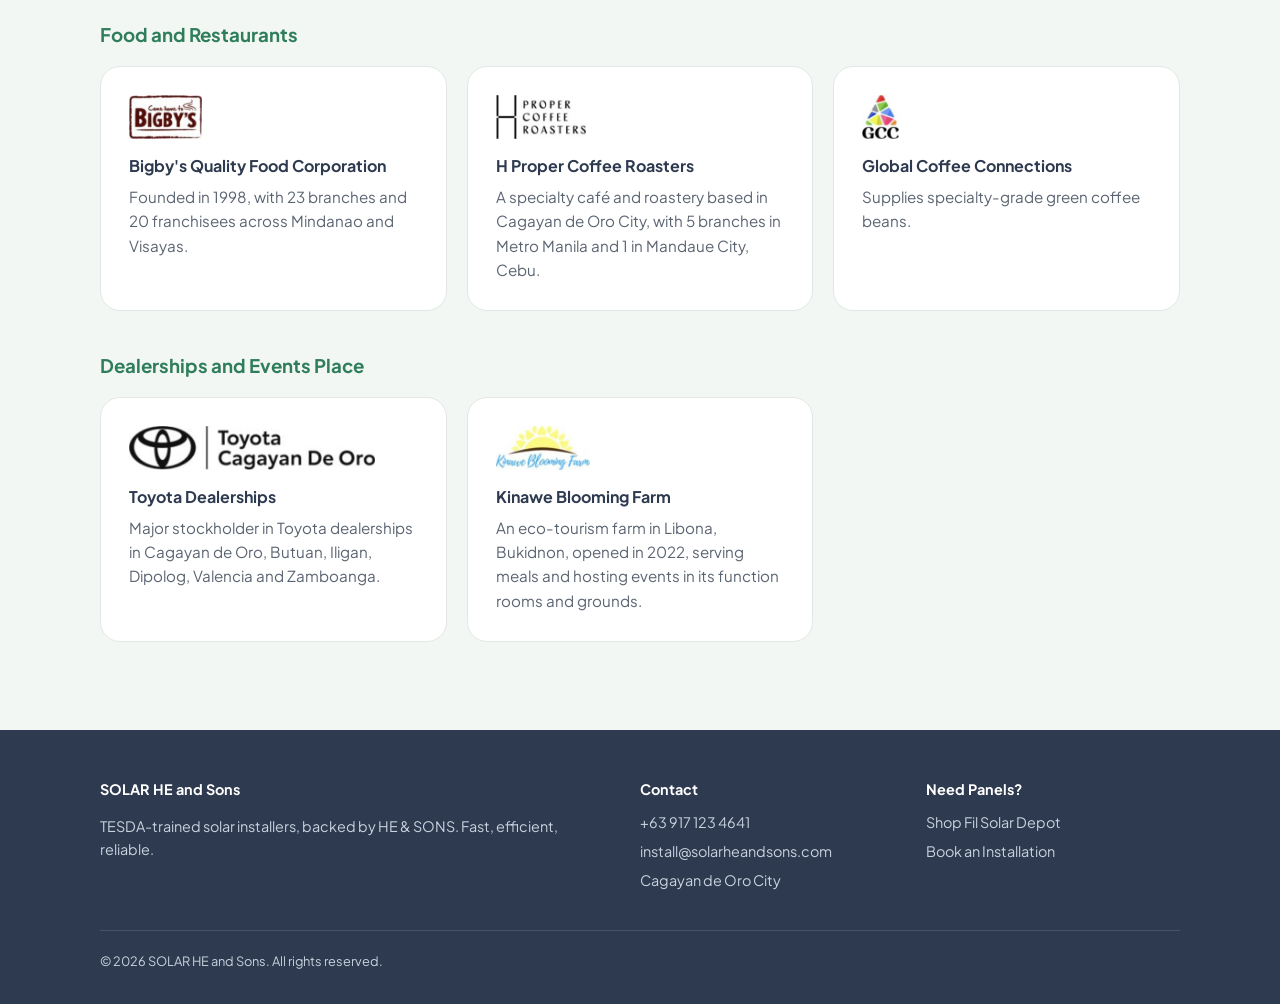
==== commit ee3f6611: "Heavier headings, one-time spark on hero, left-aligned hero on phones, connect booking form to Forms" ====
--- a/company-profile.html
+++ b/company-profile.html
@@ -6,13 +6,13 @@
 <title>Company Profile | SOLAR HE and Sons</title>
 <meta name="description" content="HE and Sons Corporation, the Mindanao company behind SOLAR HE and Sons: over five decades in fuel, distribution, construction, food, dealerships, and now solar.">
 <meta name="theme-color" content="#2F7D5B">
-<link rel="canonical" href="https://alfiesuperhalk.github.io/solarpowerinstall/company-profile.html">
+<link rel="canonical" href="https://solarpowerinstall.energy/company-profile.html">
 <link rel="icon" href="images/favicon.svg" type="image/svg+xml">
 <link rel="apple-touch-icon" href="images/apple-touch-icon.png">
 <!-- Website by totoantonio.cloud -->
 <link rel="preconnect" href="https://fonts.googleapis.com">
 <link rel="preconnect" href="https://fonts.gstatic.com" crossorigin>
-<link href="https://fonts.googleapis.com/css2?family=Plus+Jakarta+Sans:ital,wght@0,400;0,500;0,600;0,700;0,800;1,800&family=Poppins:ital,wght@0,700;1,900&display=swap" rel="stylesheet">
+<link href="https://fonts.googleapis.com/css2?family=Plus+Jakarta+Sans:ital,wght@0,400;0,500;0,600;0,700;0,800;1,800&family=Poppins:ital,wght@0,700;1,700;1,900&display=swap" rel="stylesheet">
 <link rel="stylesheet" href="styles.css">
 </head>
 <body>
--- a/styles.css
+++ b/styles.css
@@ -9,7 +9,7 @@
 a { color: var(--green); }
 .wrap { max-width: 1120px; margin: 0 auto; padding: 0 20px; }
 .ph { background: #FFF3C4; color: #7A5B00; padding: 0 4px; border-radius: 4px; }
-h1, h2, .display { font-style: italic; font-weight: 900; letter-spacing: -.01em; line-height: 1.05; }
+h1, h2, .display { font-family: "Poppins", sans-serif; font-style: italic; font-weight: 900; letter-spacing: -.01em; line-height: 1.05; }
 h2 { font-size: clamp(1.8rem, 4vw, 2.6rem); margin: 0 0 10px; }
 h2 em, h1 em { color: var(--green); font-style: italic; }
 .lead { color: var(--gray); max-width: 620px; margin: 0 0 36px; }
@@ -38,6 +38,10 @@
 .pill { display: inline-block; background: #fff; color: var(--green); font-weight: 600; font-size: .85rem; padding: 6px 14px; border-radius: 999px; margin-bottom: 18px; box-shadow: 0 2px 10px rgba(46,58,79,.08); }
 h1 { font-size: clamp(2.6rem, 6.4vw, 4.6rem); margin: 0 0 18px; }
 h1 em { display: block; font-size: 1.18em; text-transform: uppercase; }
+h2 { font-weight: 700; }
+.hero h1 em { width: fit-content; color: transparent; background: linear-gradient(100deg, var(--green) 40%, #F5D33B 47%, #fff 50%, #F5D33B 53%, var(--green) 60%) 0 0 / 250% 100%; -webkit-background-clip: text; background-clip: text; animation: zap 1.4s linear .8s, spark 1.4s steps(1) .8s; }
+@keyframes zap { from { background-position: 100% 0; } to { background-position: 0 0; } }
+@keyframes spark { 0%, 46%, 50%, 54%, 100% { filter: none; } 48%, 52% { filter: drop-shadow(0 0 8px rgba(245,211,59,.9)); } }
 .hero p { font-size: 1.1rem; color: #3D4A5E; max-width: 520px; margin: 0 0 28px; }
 .ctas { display: flex; flex-wrap: wrap; gap: 12px; }
 .call { display: inline-flex; align-items: center; gap: 12px; background: #fff; border-radius: 999px; padding: 8px 22px 8px 8px; text-decoration: none; color: var(--navy); font-weight: 800; font-style: italic; font-size: 1.25rem; box-shadow: 0 6px 20px rgba(46,58,79,.12); }
@@ -152,7 +156,6 @@
 @media (max-width: 700px) { .lg { margin-right: 40px; font-size: .85rem; } .grid { grid-template-columns: repeat(2, 1fr); gap: 14px; } }
 @media (max-width: 560px) {
   .grid, .grid.g4 { grid-template-columns: 1fr; gap: 12px; }
-  .hero-copy { text-align: right; }
   .accept { right: 16px; bottom: 40px; }
   .ctas > * { flex: 1 1 100%; justify-content: center; min-height: 56px; }
   .call { padding: 8px; font-size: 1.15rem; }
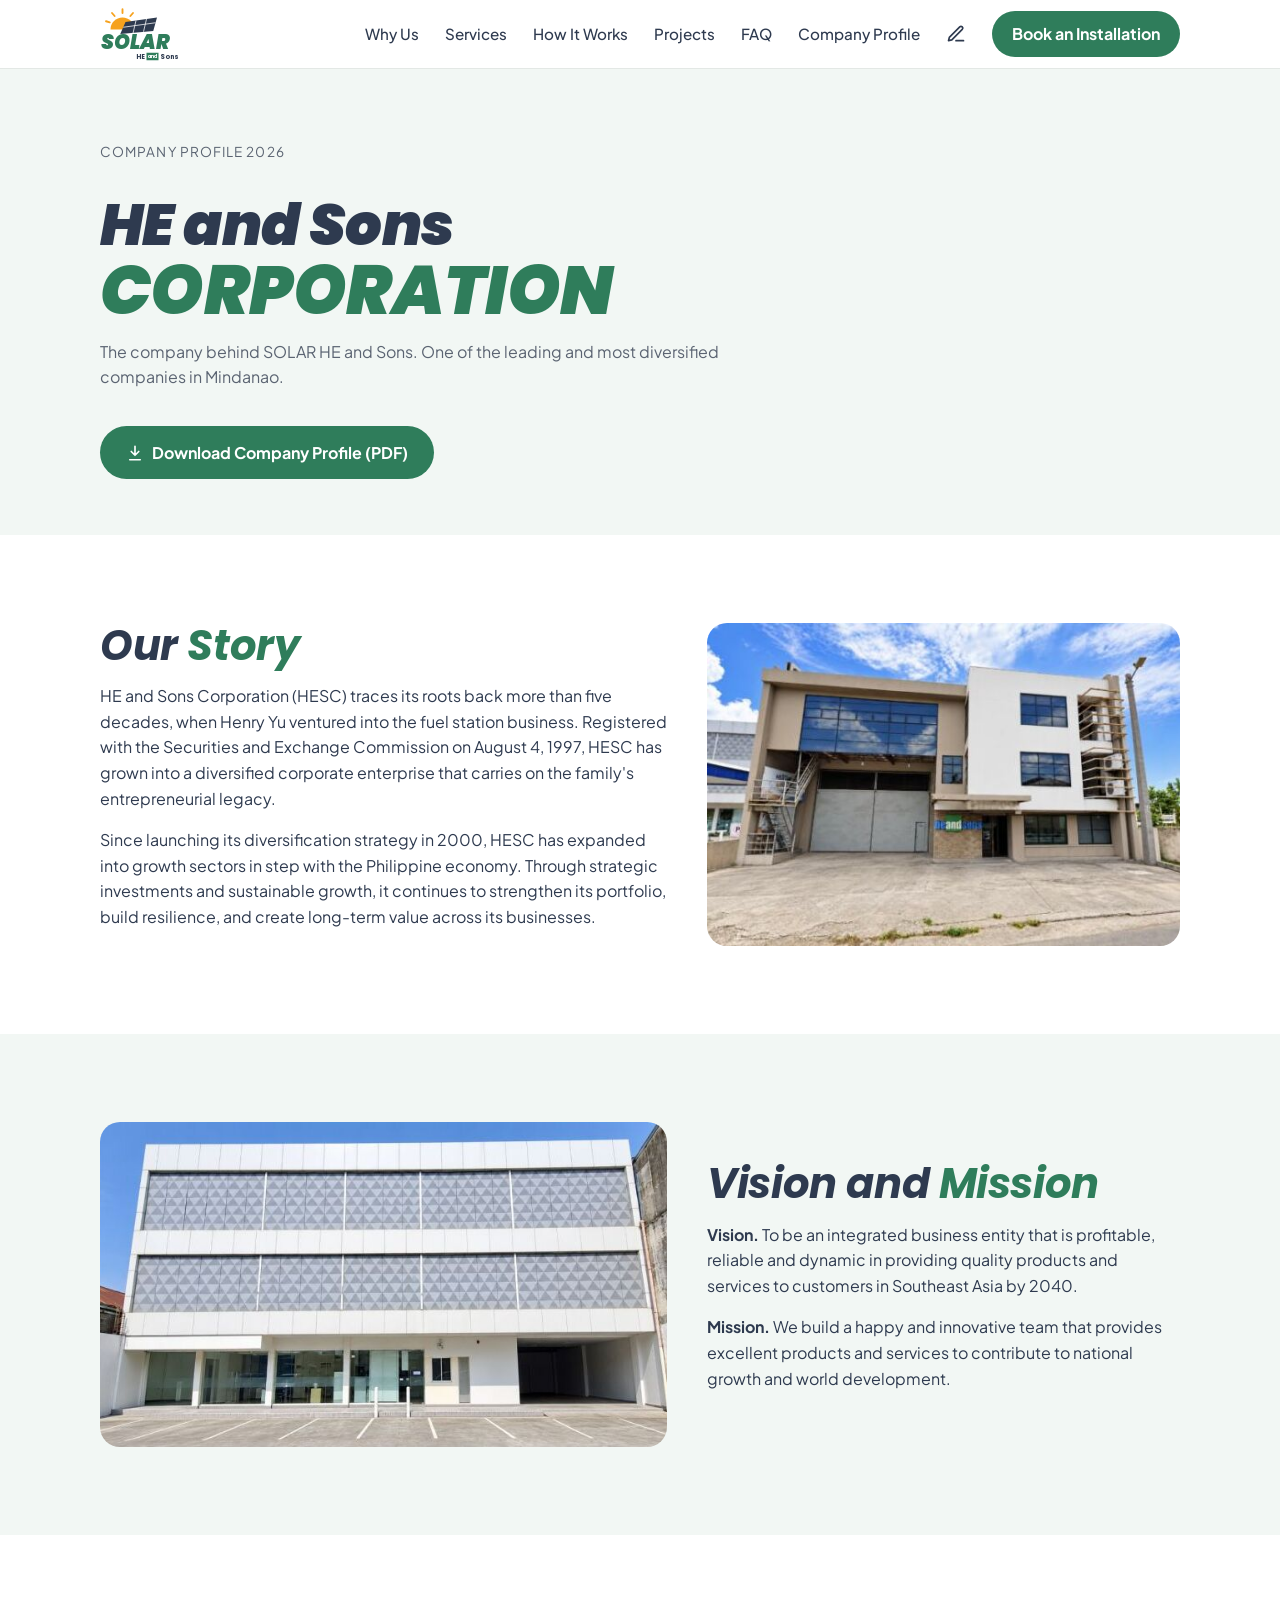
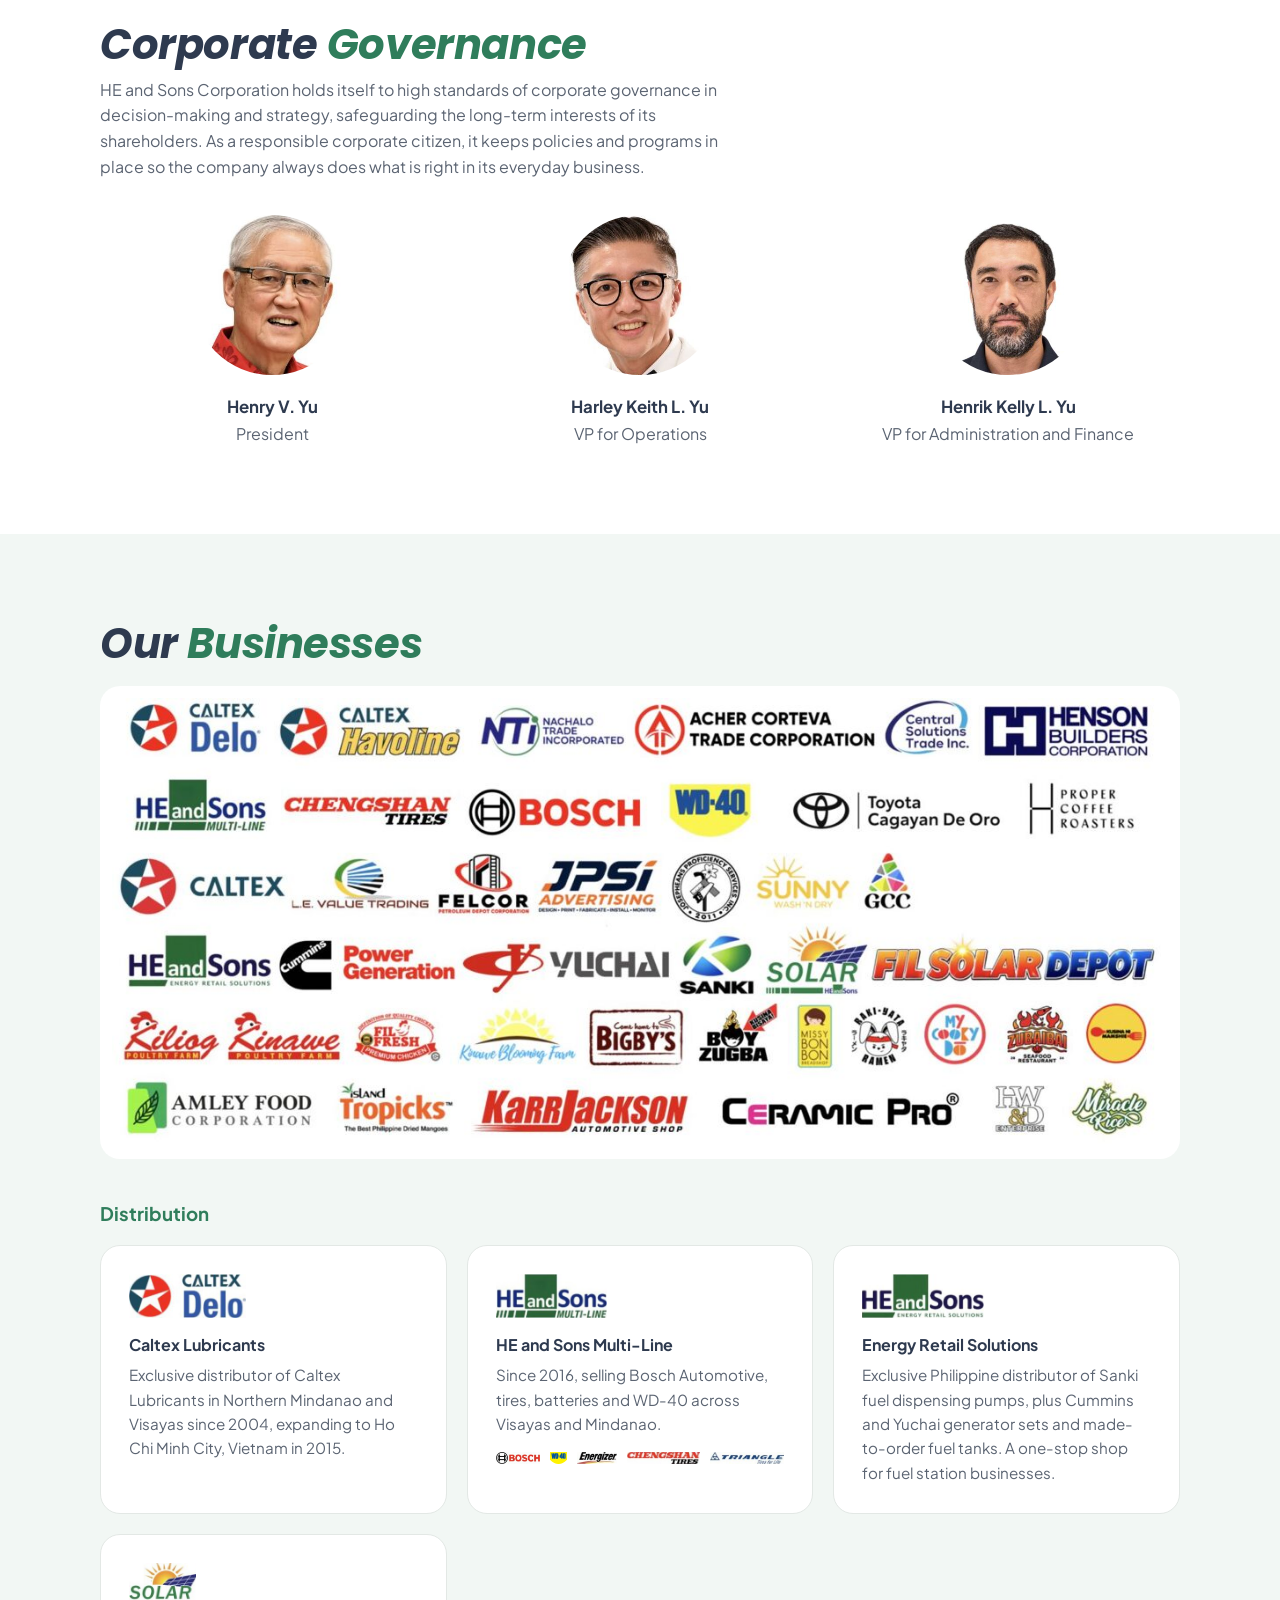
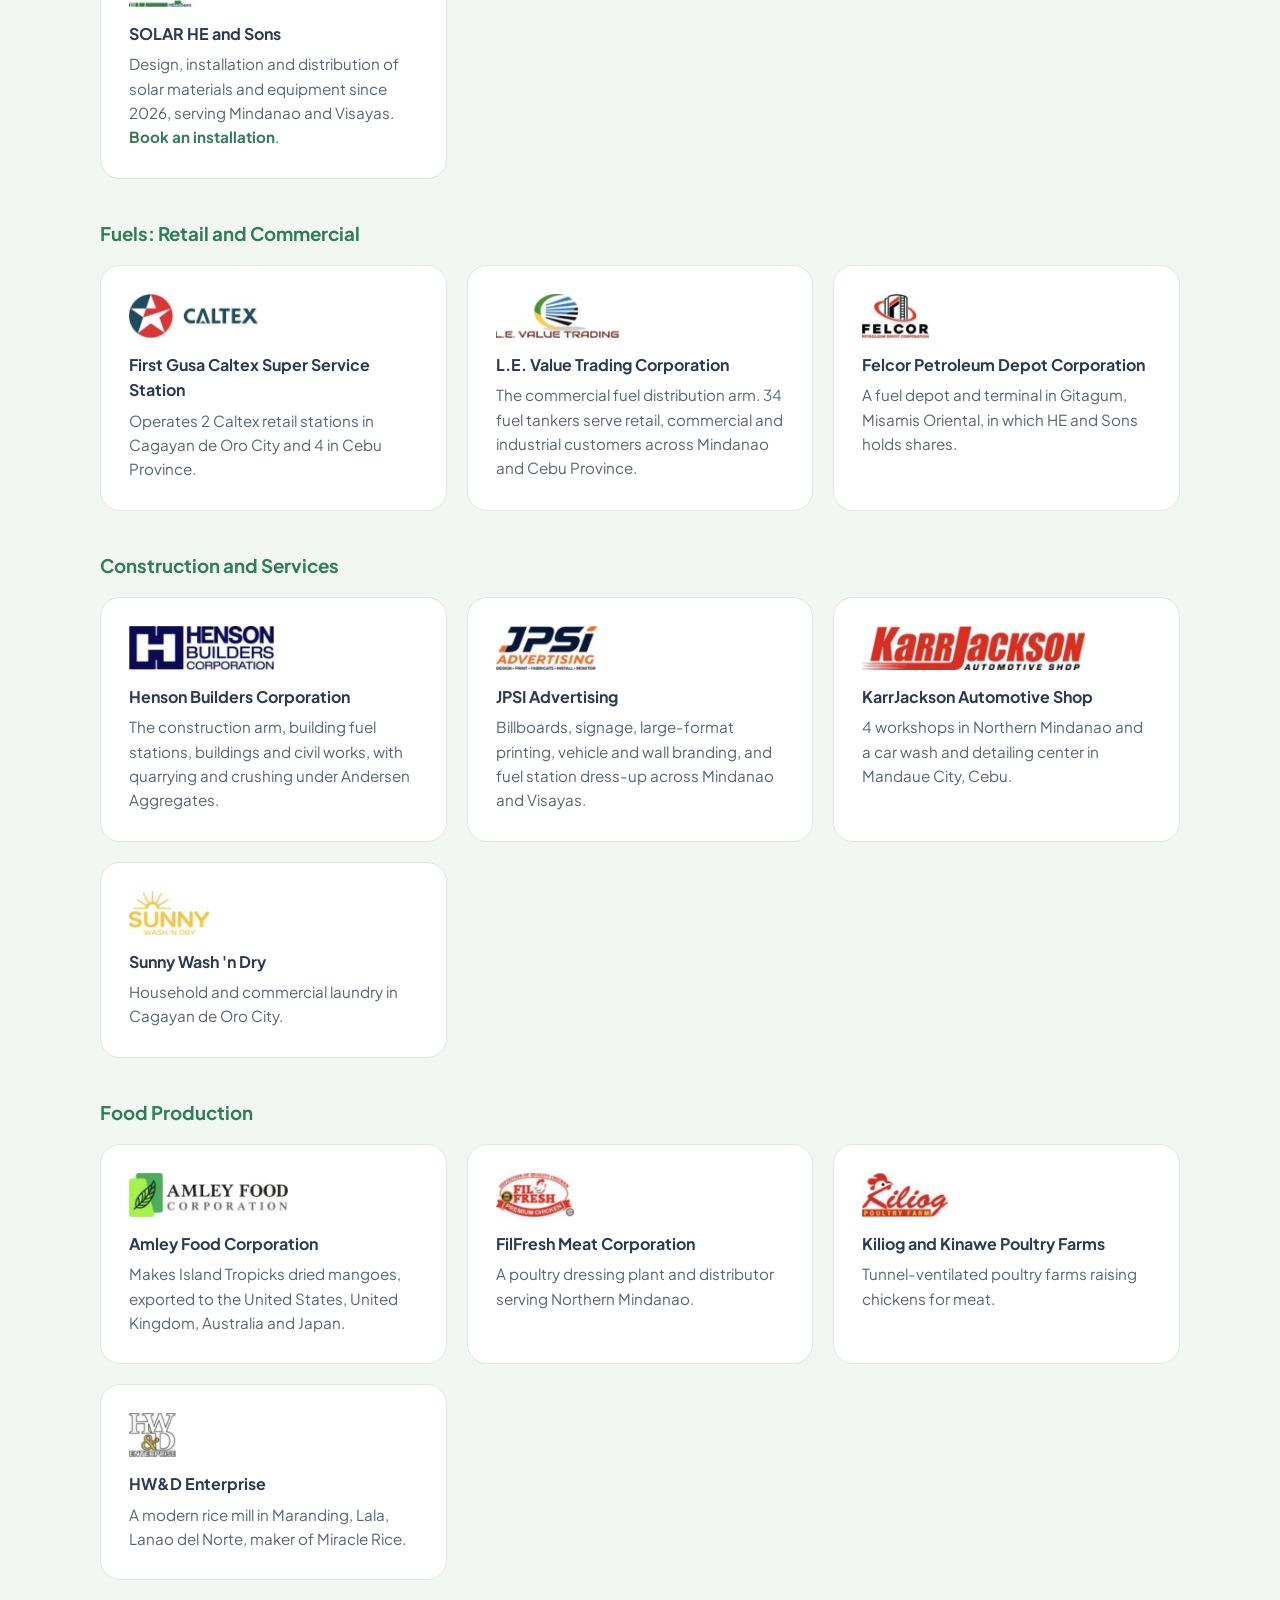
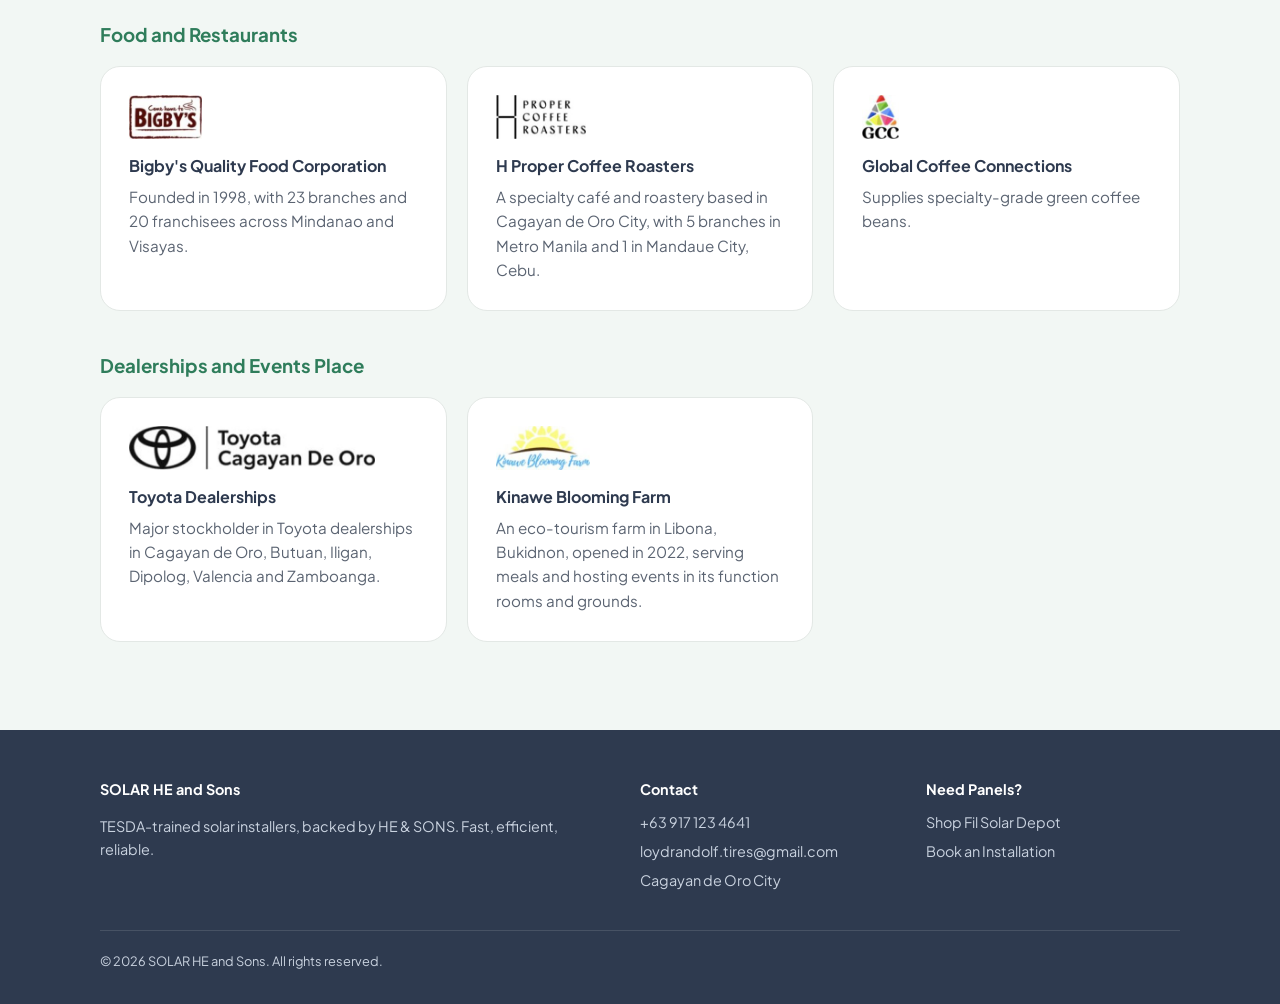
==== commit 429f8b2e: "Change contact email to loydrandolf.tires@gmail.com" ====
--- a/company-profile.html
+++ b/company-profile.html
@@ -152,7 +152,7 @@
     <div>
       <h4>Contact</h4>
       <a href="tel:+639171234641">+63 917 123 4641</a>
-      <a href="mailto:install@solarheandsons.com">install@solarheandsons.com</a>
+      <a href="mailto:loydrandolf.tires@gmail.com">loydrandolf.tires@gmail.com</a>
       <a href="index.html#book">Cagayan de Oro City</a>
     </div>
     <div>
